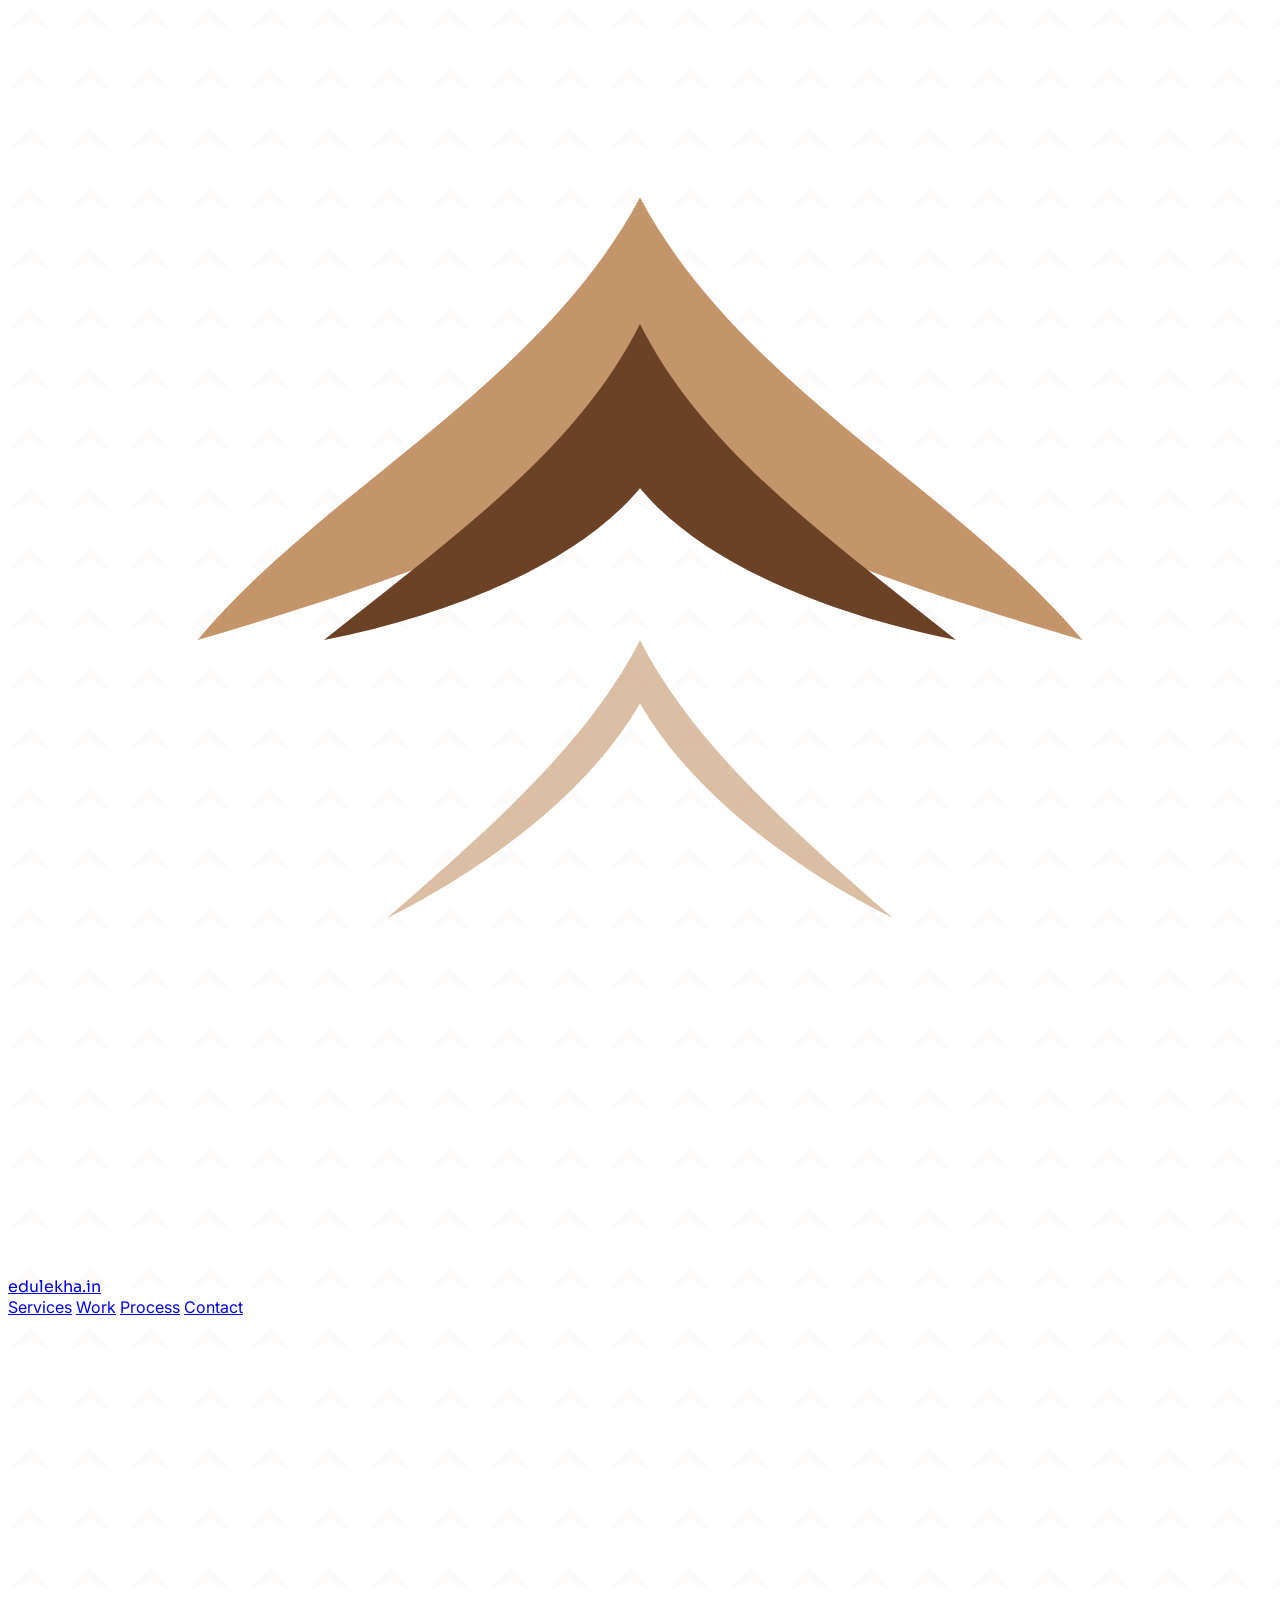
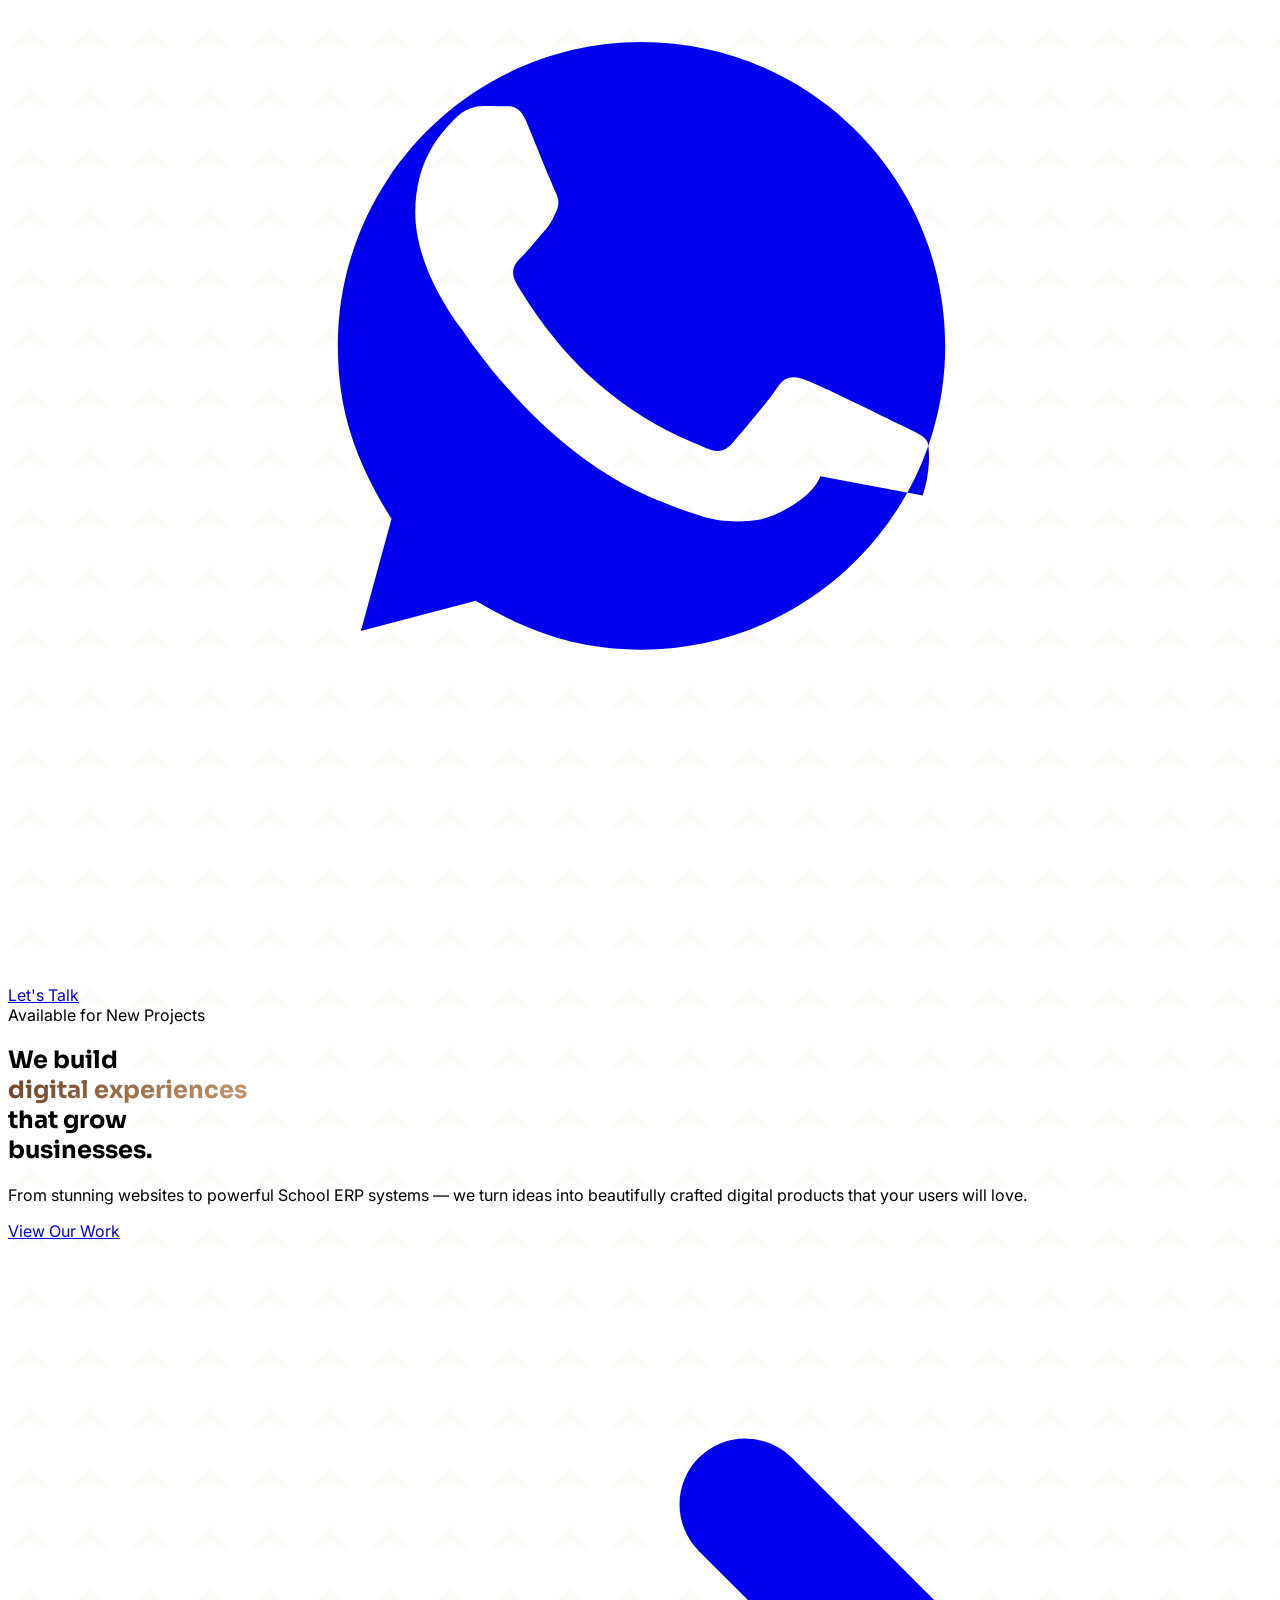
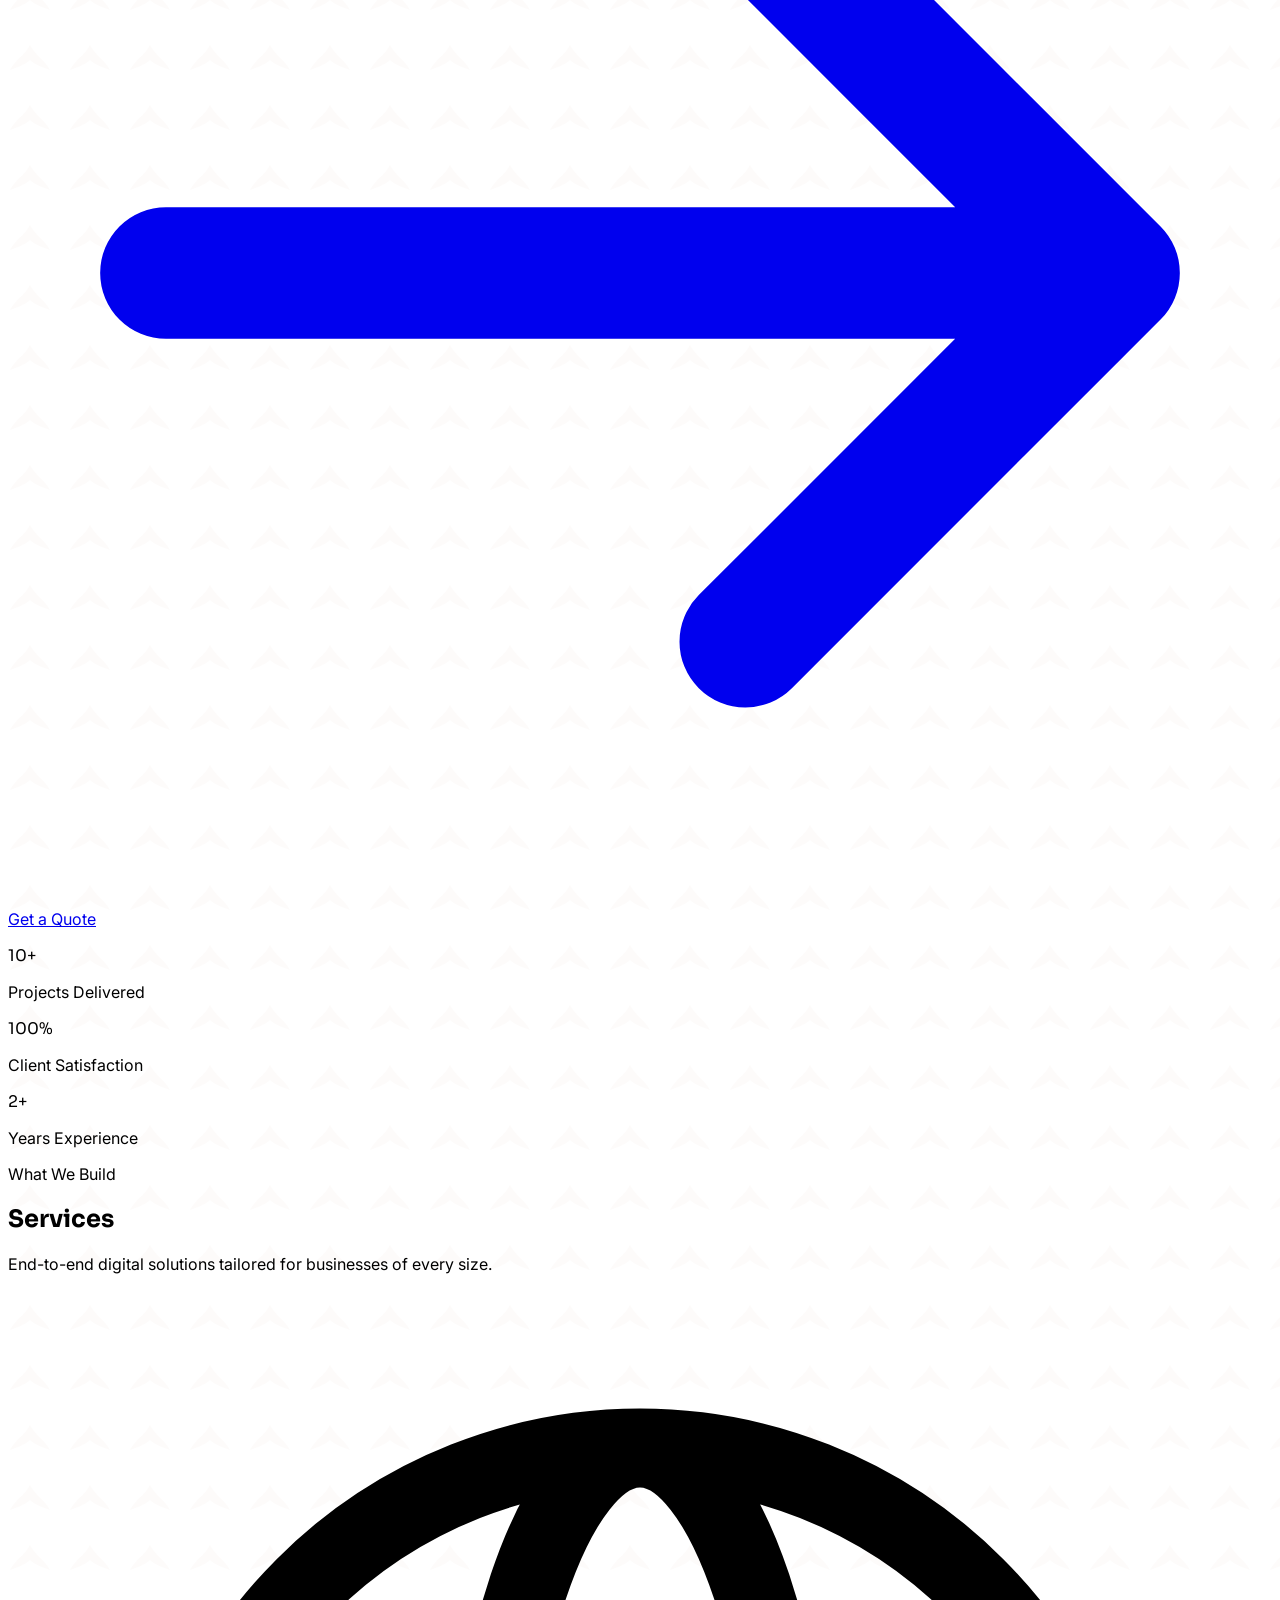
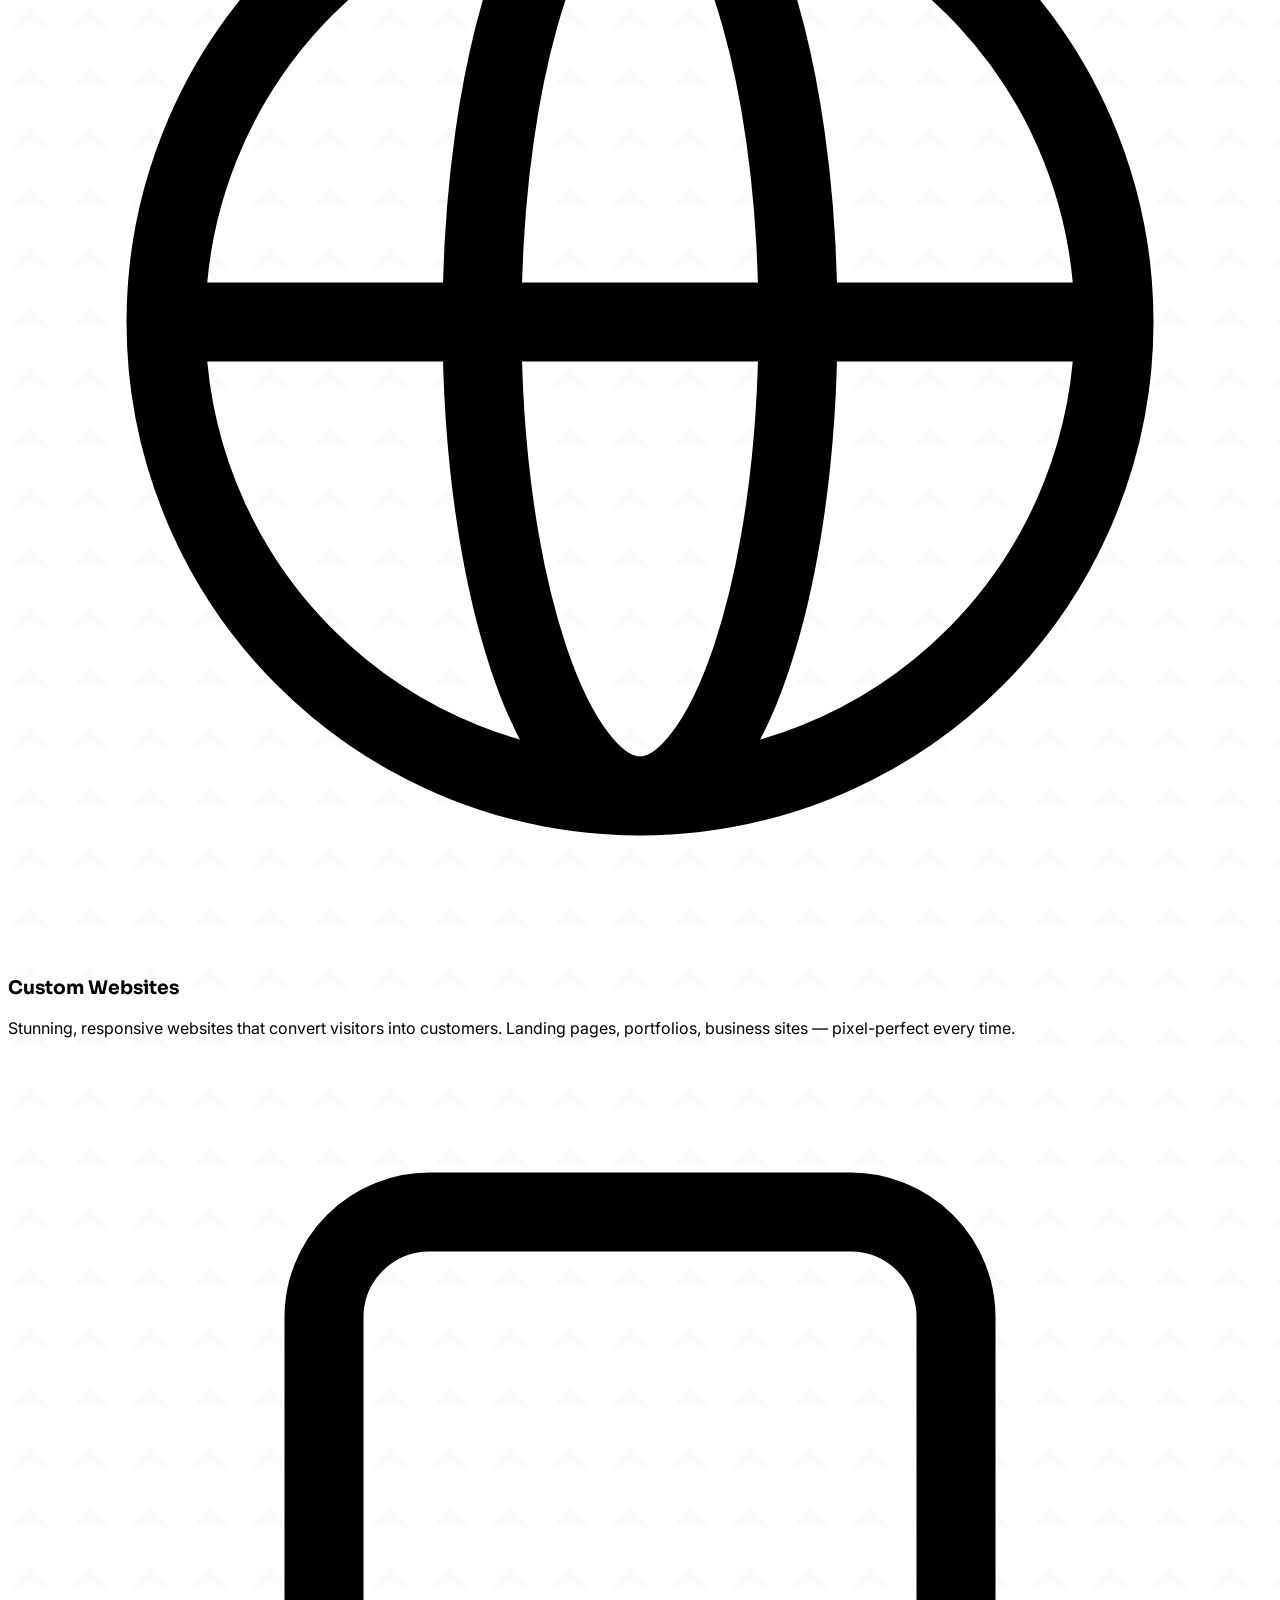
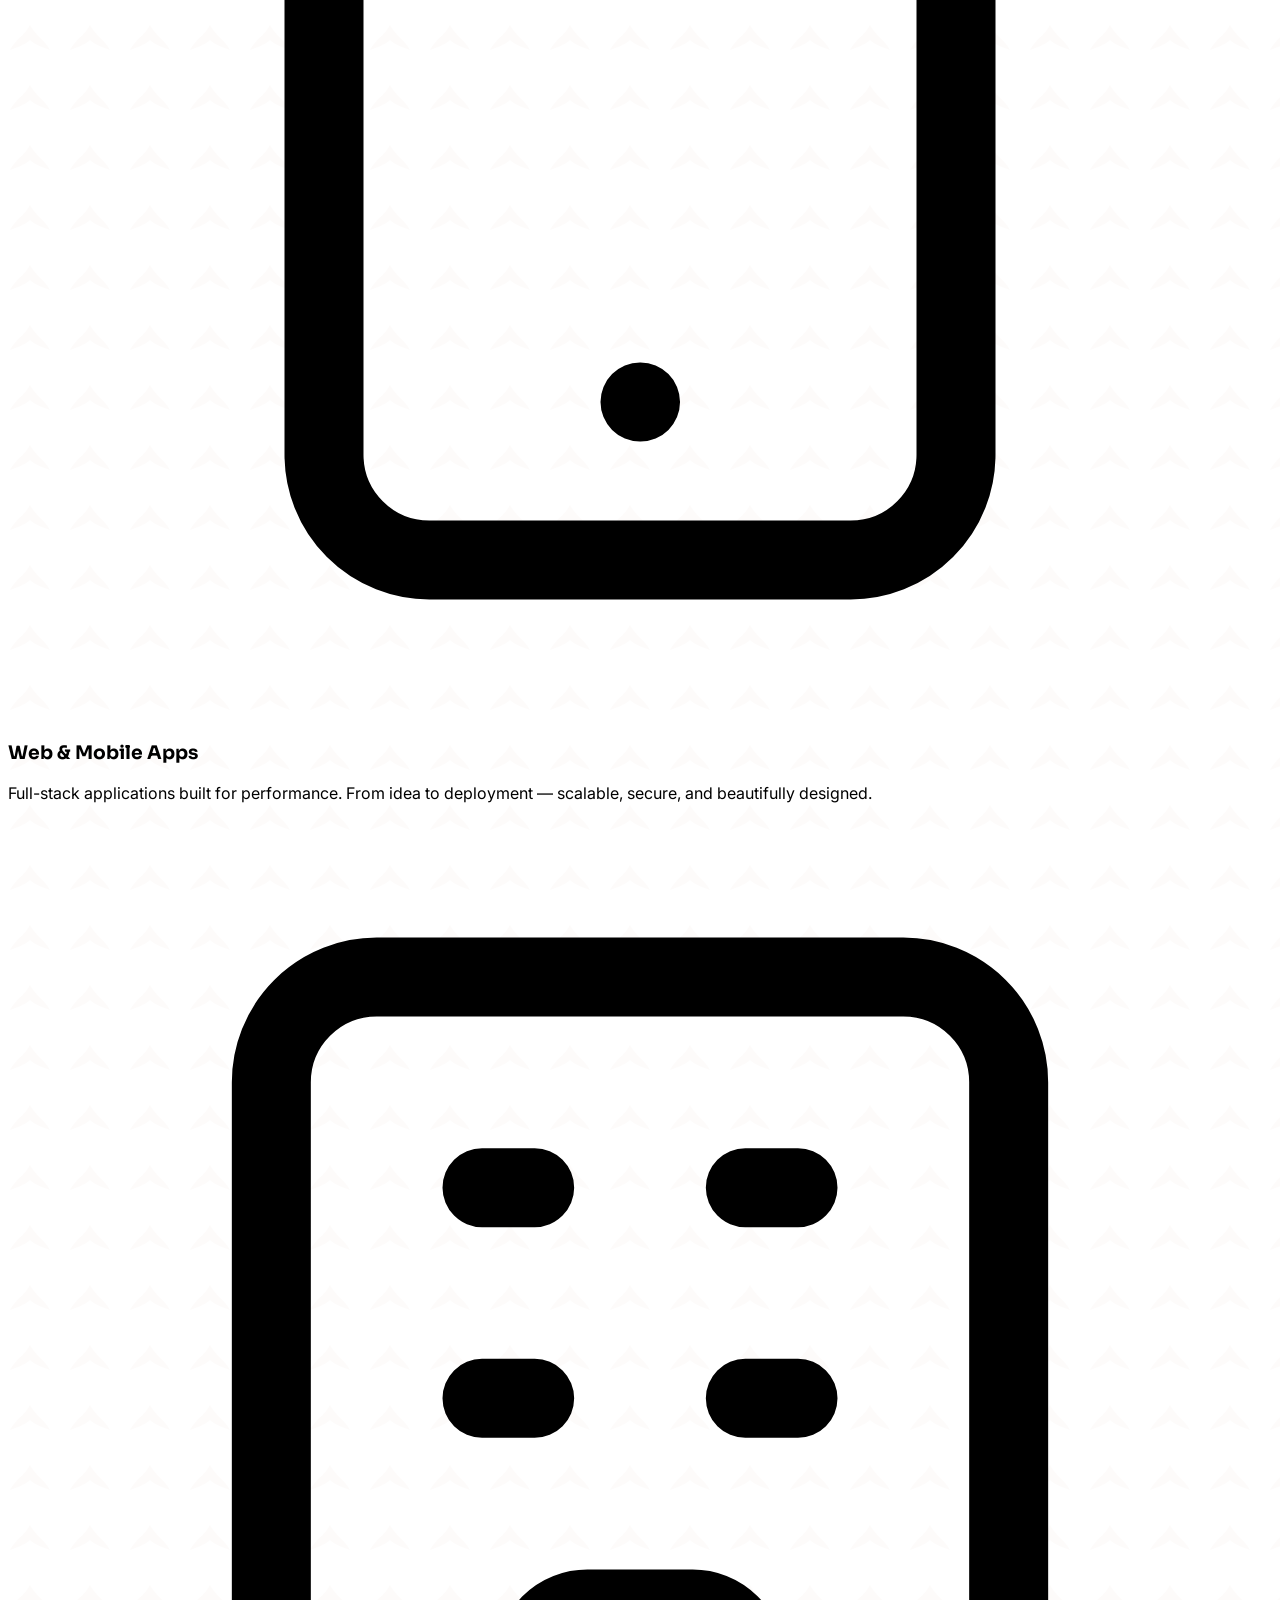
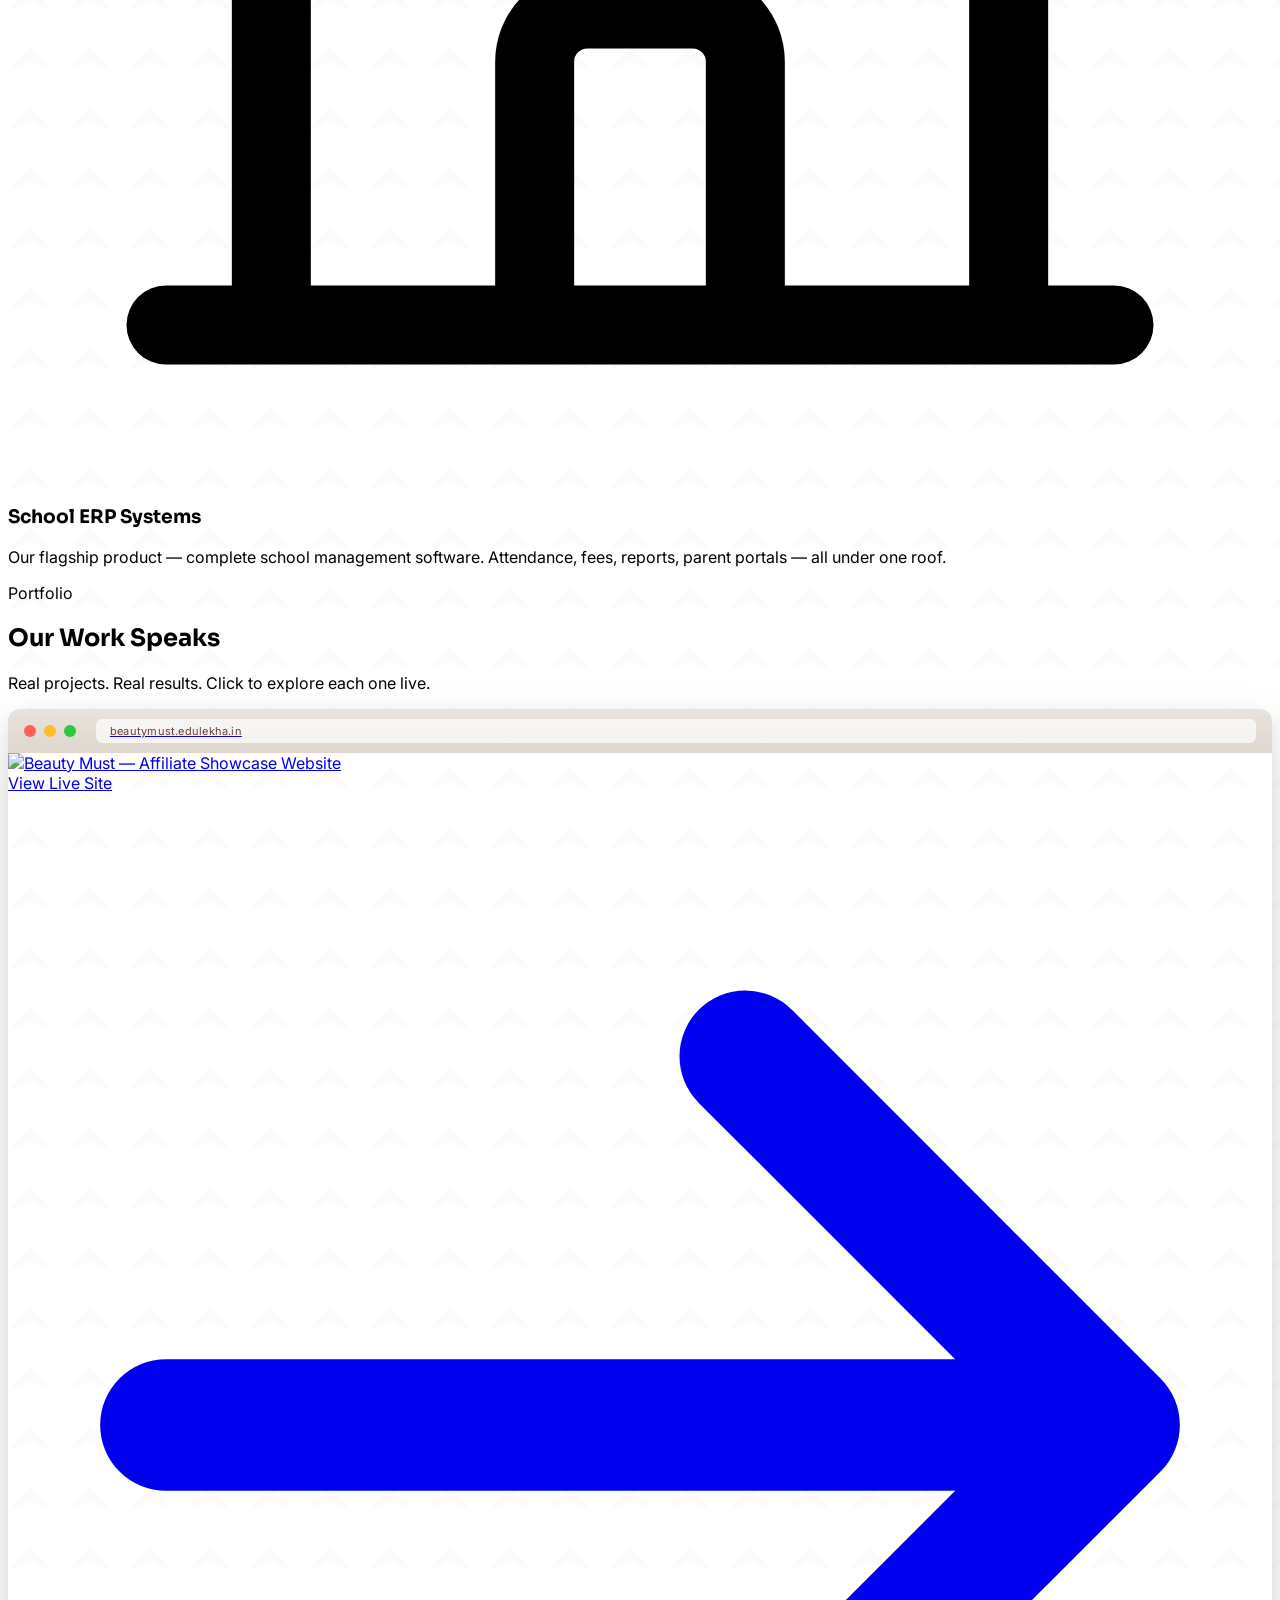
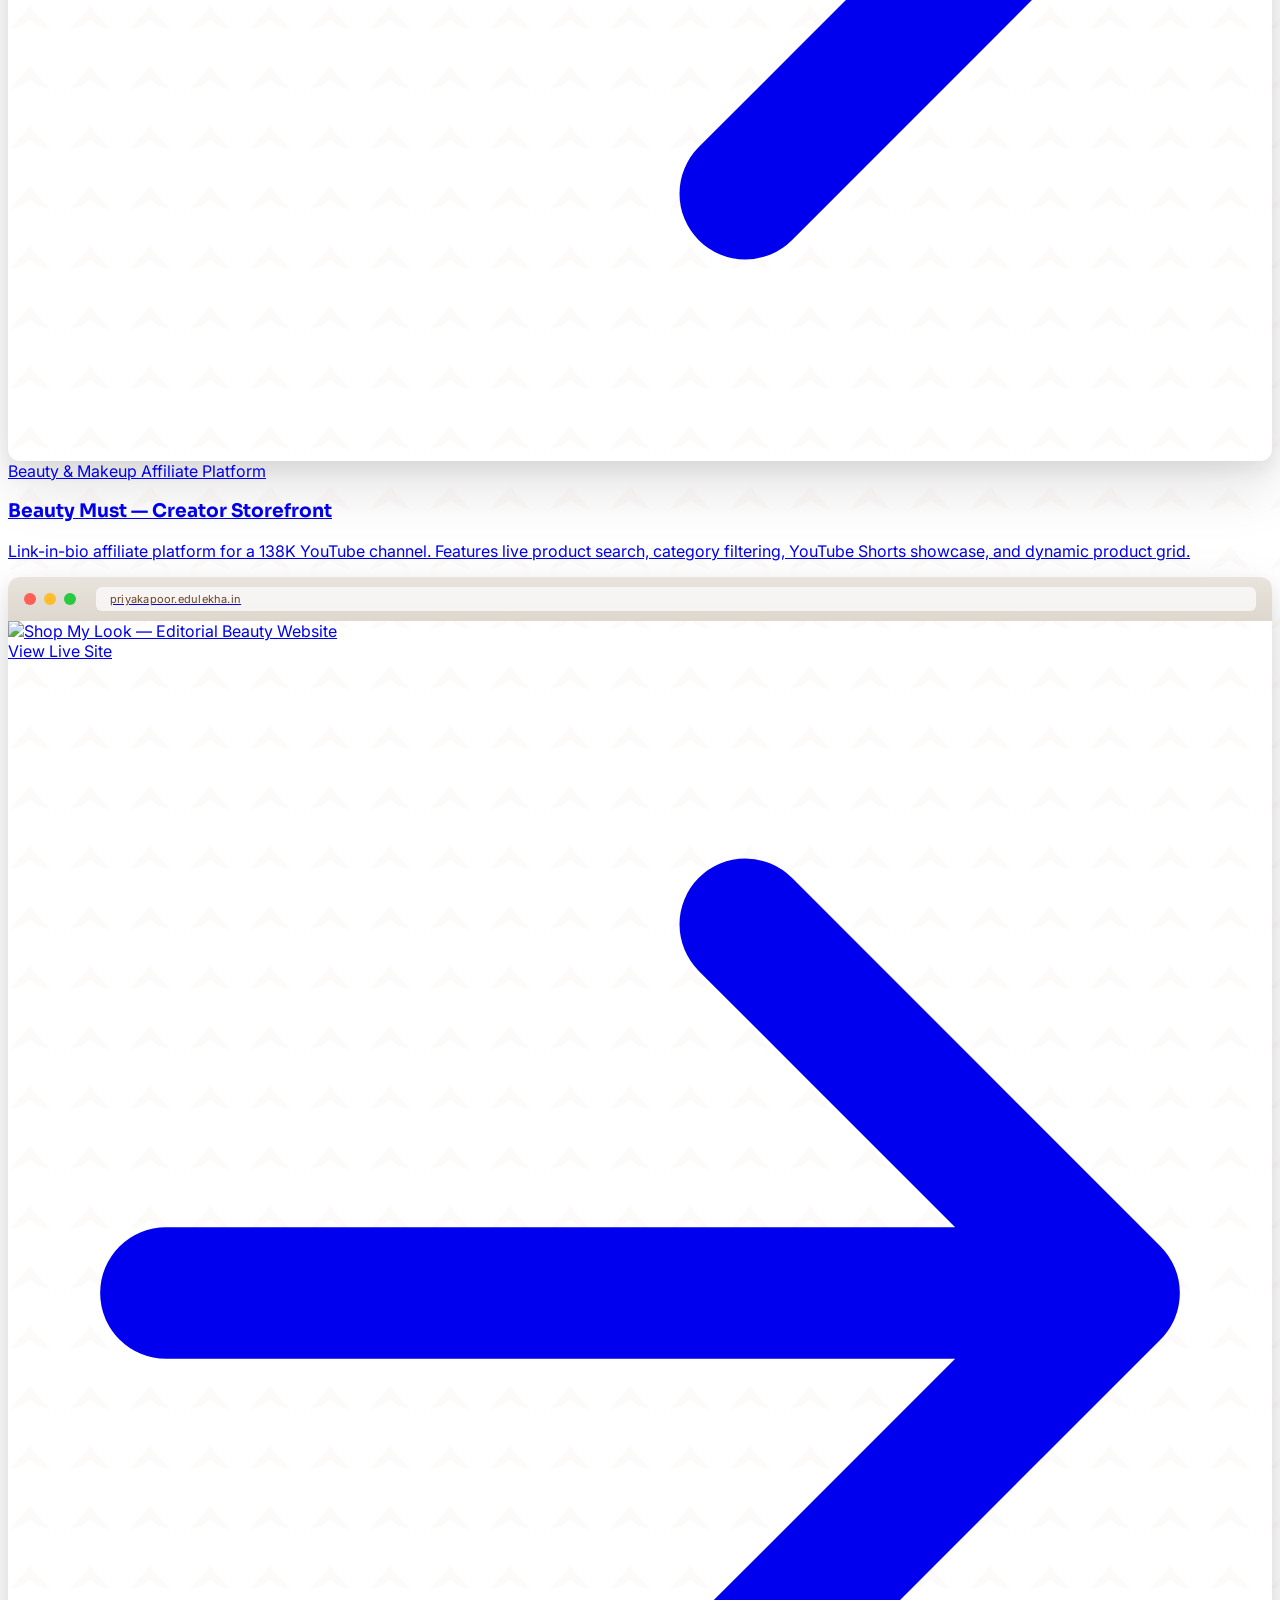
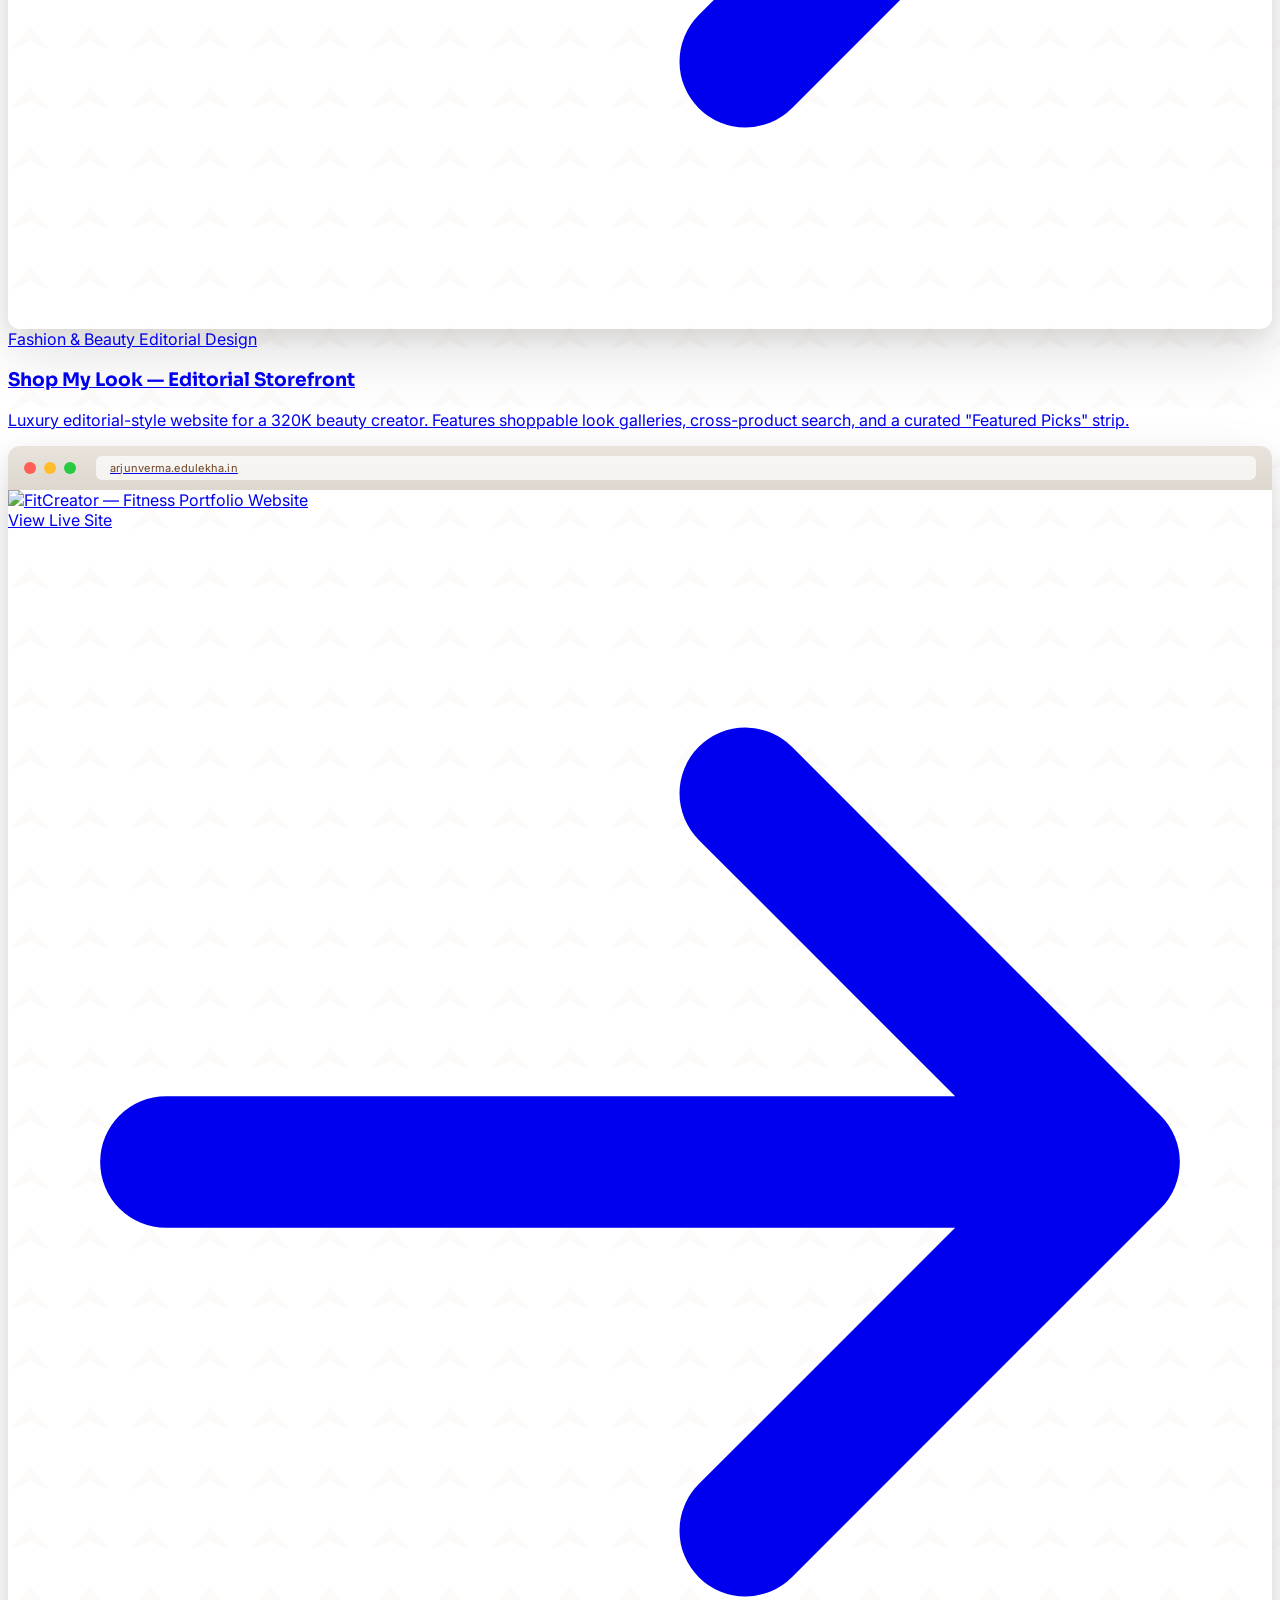
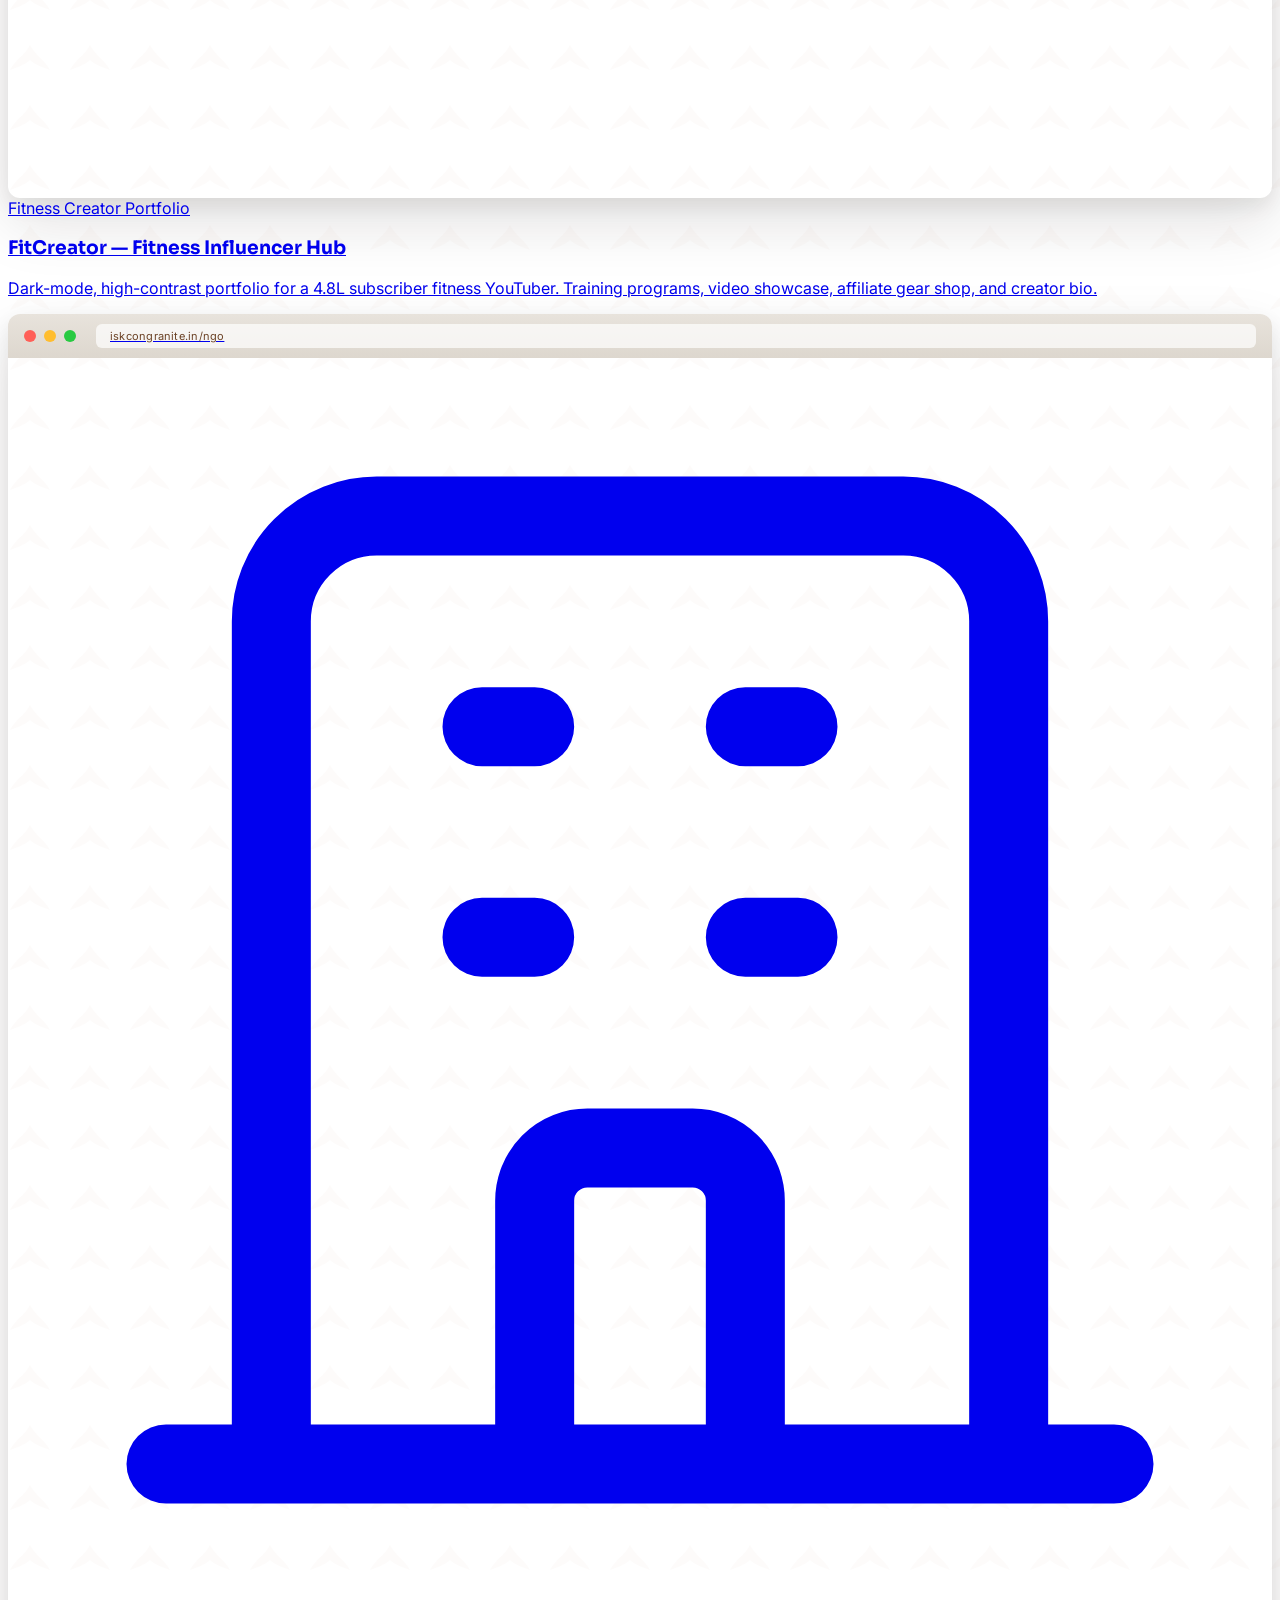
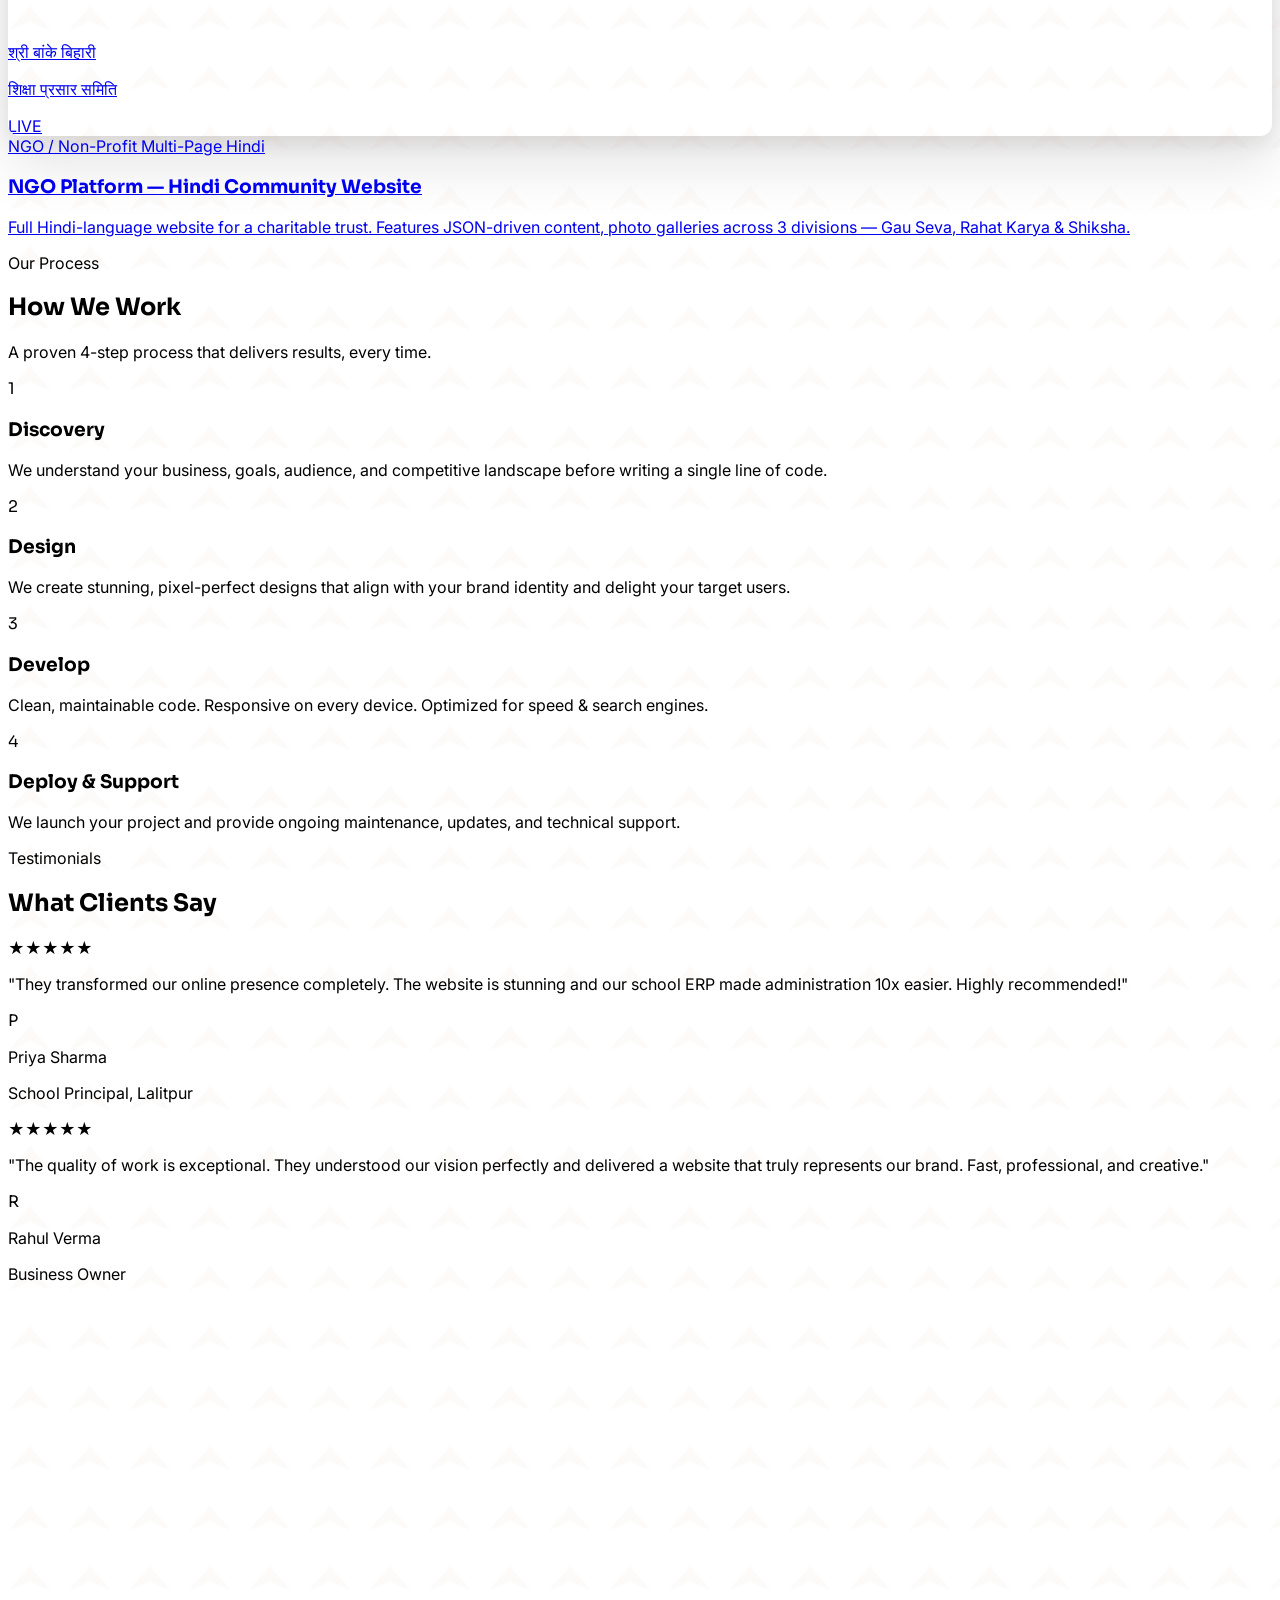
==== index.html @ 7b8f1171 "SEO optimization: canonical tags, open graph, twitter cards, local business JSON-LD schema, and Inst" ====
<!DOCTYPE html>
<html lang="en" class="scroll-smooth">
<head>
    <meta charset="UTF-8">
    <meta name="viewport" content="width=device-width, initial-scale=1.0">
    <title>Edulekha.in — School ERP, Websites & Software Development</title>
    <meta name="description" content="We craft stunning websites, powerful school ERP systems, and custom software solutions. Based in Lalitpur, U.P. — serving clients nationwide.">
    <link rel="canonical" href="https://edulekha.in/">

    <!-- Google Search Console Verification -->
    <!-- Replace content="..." with your actual verification code from GSC -->
    <meta name="google-site-verification" content="YOUR_GOOGLE_VERIFICATION_CODE_HERE" />

    <!-- Favicon and Touch Icons -->
    <link rel="icon" type="image/png" href="https://edulekha.in/projects/beauty-must/AirBrush_20260418004006.jpg.jpeg" />
    <link rel="apple-touch-icon" href="https://edulekha.in/projects/beauty-must/AirBrush_20260418004006.jpg.jpeg" />

    <!-- Open Graph for Social Sharing / SEO -->
    <meta property="og:title" content="Edulekha.in — School ERP, Websites & Software Development">
    <meta property="og:description" content="We craft stunning websites, powerful school ERP systems, and custom software solutions. Based in Lalitpur, U.P. — serving clients nationwide.">
    <meta property="og:url" content="https://edulekha.in/">
    <meta property="og:type" content="website">
    <meta property="og:image" content="https://edulekha.in/projects/beauty-must/preview.png">
    <meta property="og:site_name" content="Edulekha">
    <meta property="og:locale" content="en_IN">

    <!-- Twitter Cards for Twitter/X Sharing -->
    <meta name="twitter:card" content="summary_large_image">
    <meta name="twitter:title" content="Edulekha.in — School ERP, Websites & Software Development">
    <meta name="twitter:description" content="We craft stunning websites, school ERP systems, and custom software solutions. Based in Lalitpur, U.P.">
    <meta name="twitter:image" content="https://edulekha.in/projects/beauty-must/preview.png">

    <!-- JSON-LD Structured Data (Schema.org) for Search Snippets -->
    <script type="application/ld+json">
    {
      "@context": "https://schema.org",
      "@type": "ProfessionalService",
      "name": "Edulekha",
      "alternateName": "Edulekha.in",
      "image": "https://edulekha.in/projects/beauty-must/AirBrush_20260418004006.jpg.jpeg",
      "@id": "https://edulekha.in/#organization",
      "url": "https://edulekha.in",
      "telephone": "+917651807361",
      "priceRange": "$$",
      "address": {
        "@type": "PostalAddress",
        "streetAddress": "Lalitpur",
        "addressLocality": "Lalitpur",
        "addressRegion": "Uttar Pradesh",
        "postalCode": "284403",
        "addressCountry": "IN"
      },
      "geo": {
        "@type": "GeoCoordinates",
        "latitude": 24.6853,
        "longitude": 78.4120
      },
      "openingHoursSpecification": {
        "@type": "OpeningHoursSpecification",
        "dayOfWeek": [
          "Monday",
          "Tuesday",
          "Wednesday",
          "Thursday",
          "Friday",
          "Saturday",
          "Sunday"
        ],
        "opens": "09:00",
        "closes": "21:00"
      },
      "sameAs": [
        "https://www.youtube.com/@BeautyMust",
        "https://github.com/edulekha",
        "https://www.instagram.com/edulekha.design/"
      ],
      "description": "Edulekha.in crafts stunning websites, powerful school ERP systems, and custom full-stack web and mobile software development solutions."
    }
    </script>
    <script type="application/ld+json">
    {
      "@context": "https://schema.org",
      "@type": "WebSite",
      "name": "Edulekha",
      "url": "https://edulekha.in/",
      "potentialAction": {
        "@type": "SearchAction",
        "target": "https://edulekha.in/?q={search_term_string}",
        "query-input": "required name=search_term_string"
      }
    }
    </script>

    <link rel="preconnect" href="https://fonts.googleapis.com">
    <link rel="preconnect" href="https://fonts.gstatic.com" crossorigin>
    <link href="https://fonts.googleapis.com/css2?family=Sora:wght@300;400;500;600;700;800&family=Inter:wght@300;400;500;600;700&display=swap" rel="stylesheet">

    <script src="https://cdn.tailwindcss.com"></script>
    <script>
        tailwind.config = {
            theme: {
                extend: {
                    fontFamily: { sans: ['Sora', 'sans-serif'], body: ['Inter', 'sans-serif'] },
                    colors: {
                        brand:     '#6B4226',
                        gold:      '#C4956A',
                        goldLight: '#D4A574',
                        cream:     '#F5F0E8',
                        paper:     '#FFFDF8',
                        espresso:  '#1C1410',
                        warm:      '#8B5E3C',
                    },
                    animation: {
                        'fade-up':   'fadeUp 0.7s ease-out forwards',
                        'fade-in':   'fadeIn 0.6s ease-out forwards',
                        'float':     'float 6s ease-in-out infinite',
                        'tilt':      'tilt 8s ease-in-out infinite',
                        'counter':   'counter 2s ease-out forwards',
                    },
                    keyframes: {
                        fadeUp:   { '0%': { opacity:0, transform:'translateY(28px)' }, '100%': { opacity:1, transform:'translateY(0)' } },
                        fadeIn:   { '0%': { opacity:0 }, '100%': { opacity:1 } },
                        float:    { '0%,100%': { transform:'translateY(0)' }, '50%': { transform:'translateY(-10px)' } },
                        tilt:     { '0%,100%': { transform:'rotate(-1deg)' }, '50%': { transform:'rotate(1deg)' } },
                    }
                }
            }
        }
    </script>

    <style>
        body { font-family: 'Inter', sans-serif; }
        h1,h2,h3,h4,h5,h6,.font-heading { font-family: 'Sora', sans-serif; }

        ::-webkit-scrollbar { width: 6px; }
        ::-webkit-scrollbar-track { background: #F5F0E8; }
        ::-webkit-scrollbar-thumb { background: #C4956A; border-radius: 8px; }

        .reveal { opacity: 0; transform: translateY(28px); transition: all 0.7s cubic-bezier(0.16, 1, 0.3, 1); }
        .reveal.visible { opacity: 1; transform: translateY(0); }

        /* Lotus SVG background pattern */
        .lotus-bg {
            background-image: url("data:image/svg+xml,%3Csvg width='60' height='60' viewBox='0 0 60 60' xmlns='http://www.w3.org/2000/svg'%3E%3Cpath d='M30 5 C25 15, 15 20, 10 30 C15 28, 25 25, 30 20 C35 25, 45 28, 50 30 C45 20, 35 15, 30 5z' fill='%23C4956A' fill-opacity='0.03'/%3E%3C/svg%3E");
        }

        /* Browser mockup */
        .browser-frame { border-radius: 12px; overflow: hidden; box-shadow: 0 25px 60px rgba(28,20,16,0.12), 0 8px 20px rgba(28,20,16,0.08); transition: all 0.5s cubic-bezier(0.16,1,0.3,1); }
        .browser-frame:hover { transform: translateY(-8px) scale(1.01); box-shadow: 0 35px 80px rgba(28,20,16,0.18), 0 12px 30px rgba(28,20,16,0.1); }

        .browser-bar {
            background: linear-gradient(180deg, #E8E3DC, #DDD7CE);
            padding: 10px 16px;
            display: flex;
            align-items: center;
            gap: 8px;
        }
        .browser-dot { width: 12px; height: 12px; border-radius: 50%; }
        .browser-dot.red { background: #FF5F57; }
        .browser-dot.yellow { background: #FFBD2E; }
        .browser-dot.green { background: #28CA41; }
        .browser-url {
            flex: 1;
            margin-left: 12px;
            background: rgba(255,255,255,0.7);
            border-radius: 6px;
            padding: 5px 14px;
            font-size: 11px;
            color: #6B4226;
            font-family: 'Inter', monospace;
            letter-spacing: 0.02em;
        }

        /* Gradient text */
        .gradient-brand {
            background: linear-gradient(135deg, #6B4226 0%, #C4956A 50%, #8B5E3C 100%);
            background-size: 200% auto;
            -webkit-background-clip: text;
            -webkit-text-fill-color: transparent;
            background-clip: text;
        }

        /* Step connector line */
        .step-line { position: relative; }
        .step-line::after {
            content: '';
            position: absolute;
            top: 20px;
            left: 40px;
            right: -60%;
            height: 2px;
            background: linear-gradient(90deg, #C4956A, #C4956A33);
        }

        /* WhatsApp pulse */
        @keyframes waPulse {
            0% { box-shadow: 0 0 0 0 rgba(37,211,102,0.4); }
            70% { box-shadow: 0 0 0 20px rgba(37,211,102,0); }
            100% { box-shadow: 0 0 0 0 rgba(37,211,102,0); }
        }
        .wa-pulse { animation: waPulse 2s infinite; }
    </style>
</head>
<body class="bg-paper text-espresso antialiased lotus-bg selection:bg-gold/30">

    <!-- ═══════════════════════════════════════════════ -->
    <!-- NAVBAR -->
    <!-- ═══════════════════════════════════════════════ -->
    <nav class="fixed top-0 w-full z-50 transition-all duration-500" id="nav">
        <div class="max-w-6xl mx-auto px-5 py-4 flex justify-between items-center">
            <a href="#" class="flex items-center gap-2">
                <!-- Lotus SVG Logo -->
                <svg class="w-8 h-8" viewBox="0 0 100 100" fill="none" xmlns="http://www.w3.org/2000/svg">
                    <path d="M50 15 C42 30, 25 38, 15 50 C25 47, 42 42, 50 35 C58 42, 75 47, 85 50 C75 38, 58 30, 50 15z" fill="#C4956A"/>
                    <path d="M50 25 C45 35, 35 42, 25 50 C35 48, 45 44, 50 38 C55 44, 65 48, 75 50 C65 42, 55 35, 50 25z" fill="#6B4226"/>
                    <path d="M50 50 C46 58, 38 65, 30 72 C38 68, 46 62, 50 55 C54 62, 62 68, 70 72 C62 65, 54 58, 50 50z" fill="#C4956A" opacity="0.6"/>
                </svg>
                <span class="font-heading text-lg font-bold tracking-tight text-brand">edulekha<span class="text-gold">.in</span></span>
            </a>
            <div class="hidden md:flex items-center gap-7 text-sm font-medium">
                <a href="#services" class="text-espresso/50 hover:text-brand transition">Services</a>
                <a href="#work" class="text-espresso/50 hover:text-brand transition">Work</a>
                <a href="#process" class="text-espresso/50 hover:text-brand transition">Process</a>
                <a href="#contact" class="text-espresso/50 hover:text-brand transition">Contact</a>
            </div>
            <a href="https://wa.me/917651807361" target="_blank" class="bg-brand text-cream text-sm font-semibold py-2.5 px-6 rounded-full hover:bg-warm transition-all shadow-sm hover:shadow-lg hover:shadow-brand/15 flex items-center gap-2">
                <svg class="w-4 h-4" fill="currentColor" viewBox="0 0 24 24"><path d="M12.031 6.172c-3.181 0-5.767 2.586-5.768 5.766-.001 1.298.38 2.27 1.019 3.287l-.582 2.128 2.182-.573c.978.58 1.911.928 3.145.929 3.178 0 5.767-2.587 5.768-5.766.001-3.187-2.575-5.77-5.764-5.771zm3.392 8.244c-.144.405-.837.774-1.17.824-.299.045-.677.063-1.092-.069-.252-.08-.573-.187-.982-.365-2.114-.92-3.483-3.078-3.587-3.216-.104-.138-.859-1.144-.859-2.183 0-1.04.542-1.554.733-1.761.191-.208.414-.26.551-.26.138 0 .276.001.393.006.126.006.295-.049.444.316.149.366.505 1.238.55 1.332.046.094.076.204.004.348-.065.145-.102.234-.236.388-.133.153-.284.34-.403.458-.127.126-.263.264-.112.527.152.261.677 1.119 1.455 1.815.998.89 1.826 1.157 2.083 1.28.257.124.407.104.561-.072.153-.176.666-.777.844-1.044.178-.268.356-.223.593-.134.238.089 1.5.707 1.76.837.259.13.432.194.494.303.064.108.064.629-.08 1.034z"/></svg>
                Let's Talk
            </a>
        </div>
        <div class="h-px transition-all duration-500" id="nav-line"></div>
    </nav>

    <!-- ═══════════════════════════════════════════════ -->
    <!-- HERO -->
    <!-- ═══════════════════════════════════════════════ -->
    <section class="min-h-screen flex items-center pt-20 pb-16 relative overflow-hidden">
        <!-- Decorative -->
        <div class="absolute top-20 right-16 w-72 h-72 bg-gold/10 rounded-full blur-3xl animate-float"></div>
        <div class="absolute bottom-20 left-10 w-56 h-56 bg-brand/5 rounded-full blur-3xl animate-float" style="animation-delay:-3s"></div>
        <div class="absolute top-1/3 left-1/2 w-40 h-40 bg-goldLight/8 rounded-full blur-2xl animate-float" style="animation-delay:-1.5s"></div>

        <div class="max-w-6xl mx-auto px-5 relative z-10">
            <div class="max-w-3xl">
                <div class="inline-flex items-center gap-2 bg-brand/5 border border-brand/10 rounded-full px-4 py-1.5 mb-8 animate-fade-up">
                    <span class="w-2 h-2 bg-green-500 rounded-full animate-pulse"></span>
                    <span class="text-xs font-semibold tracking-widest uppercase text-brand/60">Available for New Projects</span>
                </div>

                <h1 class="font-heading text-5xl md:text-7xl lg:text-8xl font-extrabold leading-[0.92] mb-6 animate-fade-up" style="animation-delay:0.1s">
                    We build<br>
                    <span class="gradient-brand">digital experiences</span><br>
                    that grow<br>businesses.
                </h1>

                <p class="text-lg md:text-xl text-espresso/45 max-w-xl mb-10 leading-relaxed font-light animate-fade-up" style="animation-delay:0.2s">
                    From stunning websites to powerful School ERP systems — we turn ideas into beautifully crafted digital products that your users will love.
                </p>

                <div class="flex flex-wrap gap-4 animate-fade-up" style="animation-delay:0.3s">
                    <a href="#work" class="group bg-brand text-cream font-semibold py-3.5 px-8 rounded-full hover:bg-warm transition-all flex items-center gap-2 shadow-lg shadow-brand/15 hover:shadow-brand/25">
                        View Our Work
                        <svg class="w-4 h-4 group-hover:translate-x-0.5 transition-transform" fill="none" stroke="currentColor" viewBox="0 0 24 24"><path stroke-linecap="round" stroke-linejoin="round" stroke-width="2.5" d="M14 5l7 7m0 0l-7 7m7-7H3"/></svg>
                    </a>
                    <a href="#contact" class="font-semibold py-3.5 px-8 rounded-full border-2 border-brand/15 text-brand/60 hover:border-brand hover:text-brand transition-all">
                        Get a Quote
                    </a>
                </div>

                <!-- Stats -->
                <div class="flex flex-wrap gap-10 mt-16 pt-8 border-t border-brand/8 animate-fade-up" style="animation-delay:0.4s">
                    <div>
                        <p class="text-3xl font-heading font-extrabold text-brand" id="stat-projects">10+</p>
                        <p class="text-xs font-semibold text-espresso/30 uppercase tracking-wider mt-0.5">Projects Delivered</p>
                    </div>
                    <div>
                        <p class="text-3xl font-heading font-extrabold text-brand">100%</p>
                        <p class="text-xs font-semibold text-espresso/30 uppercase tracking-wider mt-0.5">Client Satisfaction</p>
                    </div>
                    <div>
                        <p class="text-3xl font-heading font-extrabold text-brand">2+</p>
                        <p class="text-xs font-semibold text-espresso/30 uppercase tracking-wider mt-0.5">Years Experience</p>
                    </div>
                </div>
            </div>
        </div>
    </section>

    <!-- ═══════════════════════════════════════════════ -->
    <!-- SERVICES -->
    <!-- ═══════════════════════════════════════════════ -->
    <section id="services" class="py-24 md:py-32 bg-white border-t border-brand/5">
        <div class="max-w-6xl mx-auto px-5">
            <div class="reveal text-center mb-16">
                <p class="text-gold text-sm font-bold uppercase tracking-[0.2em] mb-3">What We Build</p>
                <h2 class="font-heading text-3xl md:text-5xl font-extrabold mb-4">Services</h2>
                <p class="text-espresso/40 text-lg max-w-lg mx-auto">End-to-end digital solutions tailored for businesses of every size.</p>
            </div>

            <div class="grid grid-cols-1 md:grid-cols-3 gap-6 md:gap-8">
                <!-- Service 1 -->
                <div class="reveal group bg-paper border border-brand/8 rounded-3xl p-8 md:p-10 hover:border-gold/30 hover:shadow-xl hover:shadow-brand/5 transition-all duration-500">
                    <div class="w-14 h-14 rounded-2xl bg-gold/10 flex items-center justify-center mb-6 group-hover:bg-gold/20 transition">
                        <svg class="w-7 h-7 text-brand" fill="none" stroke="currentColor" viewBox="0 0 24 24"><path stroke-linecap="round" stroke-linejoin="round" stroke-width="1.5" d="M21 12a9 9 0 01-9 9m9-9a9 9 0 00-9-9m9 9H3m9 9a9 9 0 01-9-9m9 9c1.657 0 3-4.03 3-9s-1.343-9-3-9m0 18c-1.657 0-3-4.03-3-9s1.343-9 3-9m-9 9a9 9 0 019-9"/></svg>
                    </div>
                    <h3 class="font-heading text-xl font-bold mb-3 group-hover:text-brand transition">Custom Websites</h3>
                    <p class="text-espresso/40 leading-relaxed text-sm">Stunning, responsive websites that convert visitors into customers. Landing pages, portfolios, business sites — pixel-perfect every time.</p>
                </div>
                <!-- Service 2 -->
                <div class="reveal group bg-paper border border-brand/8 rounded-3xl p-8 md:p-10 hover:border-gold/30 hover:shadow-xl hover:shadow-brand/5 transition-all duration-500" style="transition-delay:0.1s">
                    <div class="w-14 h-14 rounded-2xl bg-gold/10 flex items-center justify-center mb-6 group-hover:bg-gold/20 transition">
                        <svg class="w-7 h-7 text-brand" fill="none" stroke="currentColor" viewBox="0 0 24 24"><path stroke-linecap="round" stroke-linejoin="round" stroke-width="1.5" d="M12 18h.01M8 21h8a2 2 0 002-2V5a2 2 0 00-2-2H8a2 2 0 00-2 2v14a2 2 0 002 2z"/></svg>
                    </div>
                    <h3 class="font-heading text-xl font-bold mb-3 group-hover:text-brand transition">Web & Mobile Apps</h3>
                    <p class="text-espresso/40 leading-relaxed text-sm">Full-stack applications built for performance. From idea to deployment — scalable, secure, and beautifully designed.</p>
                </div>
                <!-- Service 3 -->
                <div class="reveal group bg-paper border border-brand/8 rounded-3xl p-8 md:p-10 hover:border-gold/30 hover:shadow-xl hover:shadow-brand/5 transition-all duration-500" style="transition-delay:0.2s">
                    <div class="w-14 h-14 rounded-2xl bg-gold/10 flex items-center justify-center mb-6 group-hover:bg-gold/20 transition">
                        <svg class="w-7 h-7 text-brand" fill="none" stroke="currentColor" viewBox="0 0 24 24"><path stroke-linecap="round" stroke-linejoin="round" stroke-width="1.5" d="M19 21V5a2 2 0 00-2-2H7a2 2 0 00-2 2v16m14 0h2m-2 0h-5m-9 0H3m2 0h5M9 7h1m-1 4h1m4-4h1m-1 4h1m-5 10v-5a1 1 0 011-1h2a1 1 0 011 1v5m-4 0h4"/></svg>
                    </div>
                    <h3 class="font-heading text-xl font-bold mb-3 group-hover:text-brand transition">School ERP Systems</h3>
                    <p class="text-espresso/40 leading-relaxed text-sm">Our flagship product — complete school management software. Attendance, fees, reports, parent portals — all under one roof.</p>
                </div>
            </div>
        </div>
    </section>

    <!-- ═══════════════════════════════════════════════ -->
    <!-- PORTFOLIO / WORK -->
    <!-- ═══════════════════════════════════════════════ -->
    <section id="work" class="py-24 md:py-32 bg-cream/50 border-t border-brand/5">
        <div class="max-w-6xl mx-auto px-5">
            <div class="reveal text-center mb-16">
                <p class="text-gold text-sm font-bold uppercase tracking-[0.2em] mb-3">Portfolio</p>
                <h2 class="font-heading text-3xl md:text-5xl font-extrabold mb-4">Our Work Speaks</h2>
                <p class="text-espresso/40 text-lg max-w-lg mx-auto">Real projects. Real results. Click to explore each one live.</p>
            </div>

            <div class="grid grid-cols-1 lg:grid-cols-2 gap-8 md:gap-10">

                <!-- PROJECT 1: Beauty Must — YouTube Creator Affiliate Platform -->
                <a href="projects/beauty-must/beauty-must.html" class="reveal block group">
                    <div class="browser-frame bg-white">
                        <div class="browser-bar">
                            <div class="browser-dot red"></div>
                            <div class="browser-dot yellow"></div>
                            <div class="browser-dot green"></div>
                            <div class="browser-url">beautymust.edulekha.in</div>
                        </div>
                        <div class="relative overflow-hidden aspect-[16/10]">
                            <img src="projects/beauty-must/preview.png" alt="Beauty Must — Affiliate Showcase Website" class="w-full h-full object-cover object-top group-hover:scale-[1.02] transition-transform duration-700" loading="lazy">
                            <div class="absolute inset-0 bg-gradient-to-t from-espresso/40 via-transparent to-transparent opacity-0 group-hover:opacity-100 transition-opacity duration-400"></div>
                            <div class="absolute bottom-4 left-4 right-4 opacity-0 group-hover:opacity-100 transform translate-y-3 group-hover:translate-y-0 transition-all duration-400">
                                <span class="inline-flex items-center gap-1.5 bg-white/90 backdrop-blur text-espresso text-sm font-bold py-2.5 px-6 rounded-xl shadow-lg">
                                    View Live Site
                                    <svg class="w-3.5 h-3.5" fill="none" stroke="currentColor" viewBox="0 0 24 24"><path stroke-linecap="round" stroke-linejoin="round" stroke-width="2.5" d="M14 5l7 7m0 0l-7 7m7-7H3"/></svg>
                                </span>
                            </div>
                        </div>
                    </div>
                    <div class="mt-5">
                        <div class="flex items-center gap-2 mb-2">
                            <span class="bg-pink-100 text-pink-600 text-[10px] font-bold px-2.5 py-0.5 rounded-full uppercase tracking-wider">Beauty & Makeup</span>
                            <span class="bg-brand/5 text-brand/60 text-[10px] font-bold px-2.5 py-0.5 rounded-full uppercase tracking-wider">Affiliate Platform</span>
                        </div>
                        <h3 class="font-heading text-xl font-bold group-hover:text-brand transition">Beauty Must — Creator Storefront</h3>
                        <p class="text-espresso/40 text-sm mt-1">Link-in-bio affiliate platform for a 138K YouTube channel. Features live product search, category filtering, YouTube Shorts showcase, and dynamic product grid.</p>
                    </div>
                </a>

                <!-- PROJECT 2: Shop My Look — Editorial Beauty Portfolio -->
                <a href="projects/shop-my-look.html" class="reveal block group">
                    <div class="browser-frame bg-white">
                        <div class="browser-bar">
                            <div class="browser-dot red"></div>
                            <div class="browser-dot yellow"></div>
                            <div class="browser-dot green"></div>
                            <div class="browser-url">priyakapoor.edulekha.in</div>
                        </div>
                        <div class="relative overflow-hidden aspect-[16/10]">
                            <img src="projects/shop-my-look-preview.png" alt="Shop My Look — Editorial Beauty Website" class="w-full h-full object-cover object-top group-hover:scale-[1.02] transition-transform duration-700" loading="lazy">
                            <div class="absolute inset-0 bg-gradient-to-t from-espresso/40 via-transparent to-transparent opacity-0 group-hover:opacity-100 transition-opacity duration-400"></div>
                            <div class="absolute bottom-4 left-4 right-4 opacity-0 group-hover:opacity-100 transform translate-y-3 group-hover:translate-y-0 transition-all duration-400">
                                <span class="inline-flex items-center gap-1.5 bg-white/90 backdrop-blur text-espresso text-sm font-bold py-2.5 px-6 rounded-xl shadow-lg">
                                    View Live Site
                                    <svg class="w-3.5 h-3.5" fill="none" stroke="currentColor" viewBox="0 0 24 24"><path stroke-linecap="round" stroke-linejoin="round" stroke-width="2.5" d="M14 5l7 7m0 0l-7 7m7-7H3"/></svg>
                                </span>
                            </div>
                        </div>
                    </div>
                    <div class="mt-5">
                        <div class="flex items-center gap-2 mb-2">
                            <span class="bg-rose-100 text-rose-600 text-[10px] font-bold px-2.5 py-0.5 rounded-full uppercase tracking-wider">Fashion & Beauty</span>
                            <span class="bg-brand/5 text-brand/60 text-[10px] font-bold px-2.5 py-0.5 rounded-full uppercase tracking-wider">Editorial Design</span>
                        </div>
                        <h3 class="font-heading text-xl font-bold group-hover:text-brand transition">Shop My Look — Editorial Storefront</h3>
                        <p class="text-espresso/40 text-sm mt-1">Luxury editorial-style website for a 320K beauty creator. Features shoppable look galleries, cross-product search, and a curated "Featured Picks" strip.</p>
                    </div>
                </a>

                <!-- PROJECT 3: FitCreator — Fitness Influencer Portfolio -->
                <a href="projects/fitcreator-portfolio.html" class="reveal block group">
                    <div class="browser-frame bg-white">
                        <div class="browser-bar">
                            <div class="browser-dot red"></div>
                            <div class="browser-dot yellow"></div>
                            <div class="browser-dot green"></div>
                            <div class="browser-url">arjunverma.edulekha.in</div>
                        </div>
                        <div class="relative overflow-hidden aspect-[16/10]">
                            <img src="projects/fitcreator-preview.png" alt="FitCreator — Fitness Portfolio Website" class="w-full h-full object-cover object-top group-hover:scale-[1.02] transition-transform duration-700" loading="lazy">
                            <div class="absolute inset-0 bg-gradient-to-t from-espresso/40 via-transparent to-transparent opacity-0 group-hover:opacity-100 transition-opacity duration-400"></div>
                            <div class="absolute bottom-4 left-4 right-4 opacity-0 group-hover:opacity-100 transform translate-y-3 group-hover:translate-y-0 transition-all duration-400">
                                <span class="inline-flex items-center gap-1.5 bg-white/90 backdrop-blur text-espresso text-sm font-bold py-2.5 px-6 rounded-xl shadow-lg">
                                    View Live Site
                                    <svg class="w-3.5 h-3.5" fill="none" stroke="currentColor" viewBox="0 0 24 24"><path stroke-linecap="round" stroke-linejoin="round" stroke-width="2.5" d="M14 5l7 7m0 0l-7 7m7-7H3"/></svg>
                                </span>
                            </div>
                        </div>
                    </div>
                    <div class="mt-5">
                        <div class="flex items-center gap-2 mb-2">
                            <span class="bg-lime-100 text-lime-700 text-[10px] font-bold px-2.5 py-0.5 rounded-full uppercase tracking-wider">Fitness</span>
                            <span class="bg-brand/5 text-brand/60 text-[10px] font-bold px-2.5 py-0.5 rounded-full uppercase tracking-wider">Creator Portfolio</span>
                        </div>
                        <h3 class="font-heading text-xl font-bold group-hover:text-brand transition">FitCreator — Fitness Influencer Hub</h3>
                        <p class="text-espresso/40 text-sm mt-1">Dark-mode, high-contrast portfolio for a 4.8L subscriber fitness YouTuber. Training programs, video showcase, affiliate gear shop, and creator bio.</p>
                    </div>
                </a>

                <!-- PROJECT 4: NGO Website — Live at iskcongranite.in -->
                <a href="https://iskcongranite.in/ngo/" target="_blank" class="reveal block group">
                    <div class="browser-frame bg-white">
                        <div class="browser-bar">
                            <div class="browser-dot red"></div>
                            <div class="browser-dot yellow"></div>
                            <div class="browser-dot green"></div>
                            <div class="browser-url">iskcongranite.in/ngo</div>
                        </div>
                        <div class="relative overflow-hidden aspect-[16/10] bg-gradient-to-br from-orange-50 via-amber-50 to-yellow-50 flex items-center justify-center">
                            <div class="text-center p-8">
                                <div class="w-16 h-16 bg-orange-100 rounded-2xl flex items-center justify-center mx-auto mb-4">
                                    <svg class="w-8 h-8 text-orange-600" fill="none" stroke="currentColor" viewBox="0 0 24 24"><path stroke-linecap="round" stroke-linejoin="round" stroke-width="1.5" d="M19 21V5a2 2 0 00-2-2H7a2 2 0 00-2 2v16m14 0h2m-2 0h-5m-9 0H3m2 0h5M9 7h1m-1 4h1m4-4h1m-1 4h1m-5 10v-5a1 1 0 011-1h2a1 1 0 011 1v5m-4 0h4"/></svg>
                                </div>
                                <p class="font-heading text-lg font-bold text-orange-900">श्री बांके बिहारी</p>
                                <p class="font-heading text-sm font-semibold text-orange-700/70">शिक्षा प्रसार समिति</p>
                                <div class="mt-3 inline-flex items-center gap-1.5 bg-green-100 text-green-700 text-[10px] font-bold px-3 py-1 rounded-full">
                                    <span class="w-1.5 h-1.5 bg-green-500 rounded-full animate-pulse"></span>
                                    LIVE
                                </div>
                            </div>
                        </div>
                    </div>
                    <div class="mt-5">
                        <div class="flex items-center gap-2 mb-2">
                            <span class="bg-orange-100 text-orange-700 text-[10px] font-bold px-2.5 py-0.5 rounded-full uppercase tracking-wider">NGO / Non-Profit</span>
                            <span class="bg-brand/5 text-brand/60 text-[10px] font-bold px-2.5 py-0.5 rounded-full uppercase tracking-wider">Multi-Page Hindi</span>
                        </div>
                        <h3 class="font-heading text-xl font-bold group-hover:text-brand transition">NGO Platform — Hindi Community Website</h3>
                        <p class="text-espresso/40 text-sm mt-1">Full Hindi-language website for a charitable trust. Features JSON-driven content, photo galleries across 3 divisions — Gau Seva, Rahat Karya & Shiksha.</p>
                    </div>
                </a>
            </div>
        </div>
    </section>

    <!-- ═══════════════════════════════════════════════ -->
    <!-- PROCESS -->
    <!-- ═══════════════════════════════════════════════ -->
    <section id="process" class="py-24 md:py-32 bg-white border-t border-brand/5">
        <div class="max-w-6xl mx-auto px-5">
            <div class="reveal text-center mb-16">
                <p class="text-gold text-sm font-bold uppercase tracking-[0.2em] mb-3">Our Process</p>
                <h2 class="font-heading text-3xl md:text-5xl font-extrabold mb-4">How We Work</h2>
                <p class="text-espresso/40 text-lg max-w-lg mx-auto">A proven 4-step process that delivers results, every time.</p>
            </div>

            <div class="grid grid-cols-1 sm:grid-cols-2 lg:grid-cols-4 gap-8">
                <!-- Step 1 -->
                <div class="reveal text-center lg:text-left">
                    <div class="w-12 h-12 rounded-xl bg-brand text-cream flex items-center justify-center font-heading font-extrabold text-lg mb-5 mx-auto lg:mx-0">1</div>
                    <h3 class="font-heading text-lg font-bold mb-2">Discovery</h3>
                    <p class="text-espresso/40 text-sm leading-relaxed">We understand your business, goals, audience, and competitive landscape before writing a single line of code.</p>
                </div>
                <!-- Step 2 -->
                <div class="reveal text-center lg:text-left" style="transition-delay:0.1s">
                    <div class="w-12 h-12 rounded-xl bg-gold/20 text-brand flex items-center justify-center font-heading font-extrabold text-lg mb-5 mx-auto lg:mx-0">2</div>
                    <h3 class="font-heading text-lg font-bold mb-2">Design</h3>
                    <p class="text-espresso/40 text-sm leading-relaxed">We create stunning, pixel-perfect designs that align with your brand identity and delight your target users.</p>
                </div>
                <!-- Step 3 -->
                <div class="reveal text-center lg:text-left" style="transition-delay:0.2s">
                    <div class="w-12 h-12 rounded-xl bg-gold/20 text-brand flex items-center justify-center font-heading font-extrabold text-lg mb-5 mx-auto lg:mx-0">3</div>
                    <h3 class="font-heading text-lg font-bold mb-2">Develop</h3>
                    <p class="text-espresso/40 text-sm leading-relaxed">Clean, maintainable code. Responsive on every device. Optimized for speed & search engines.</p>
                </div>
                <!-- Step 4 -->
                <div class="reveal text-center lg:text-left" style="transition-delay:0.3s">
                    <div class="w-12 h-12 rounded-xl bg-brand text-cream flex items-center justify-center font-heading font-extrabold text-lg mb-5 mx-auto lg:mx-0">4</div>
                    <h3 class="font-heading text-lg font-bold mb-2">Deploy & Support</h3>
                    <p class="text-espresso/40 text-sm leading-relaxed">We launch your project and provide ongoing maintenance, updates, and technical support.</p>
                </div>
            </div>
        </div>
    </section>

    <!-- ═══════════════════════════════════════════════ -->
    <!-- TESTIMONIALS -->
    <!-- ═══════════════════════════════════════════════ -->
    <section class="py-24 md:py-32 bg-espresso text-cream relative overflow-hidden">
        <div class="absolute top-0 right-0 w-80 h-80 bg-brand/10 rounded-full blur-3xl"></div>
        <div class="absolute bottom-0 left-0 w-64 h-64 bg-gold/10 rounded-full blur-3xl"></div>

        <div class="max-w-4xl mx-auto px-5 relative z-10">
            <div class="reveal text-center mb-14">
                <p class="text-gold text-sm font-bold uppercase tracking-[0.2em] mb-3">Testimonials</p>
                <h2 class="font-heading text-3xl md:text-5xl font-extrabold mb-4">What Clients Say</h2>
            </div>

            <div class="grid gap-6 md:grid-cols-2">
                <div class="reveal bg-white/5 border border-white/10 rounded-2xl p-8 backdrop-blur-sm">
                    <div class="flex gap-1 mb-4 text-gold">
                        <span>★</span><span>★</span><span>★</span><span>★</span><span>★</span>
                    </div>
                    <p class="text-cream/70 leading-relaxed mb-6 italic">"They transformed our online presence completely. The website is stunning and our school ERP made administration 10x easier. Highly recommended!"</p>
                    <div class="flex items-center gap-3">
                        <div class="w-10 h-10 bg-gold/20 rounded-full flex items-center justify-center font-heading font-bold text-gold">P</div>
                        <div>
                            <p class="font-semibold text-sm">Priya Sharma</p>
                            <p class="text-cream/30 text-xs">School Principal, Lalitpur</p>
                        </div>
                    </div>
                </div>

                <div class="reveal bg-white/5 border border-white/10 rounded-2xl p-8 backdrop-blur-sm" style="transition-delay:0.1s">
                    <div class="flex gap-1 mb-4 text-gold">
                        <span>★</span><span>★</span><span>★</span><span>★</span><span>★</span>
                    </div>
                    <p class="text-cream/70 leading-relaxed mb-6 italic">"The quality of work is exceptional. They understood our vision perfectly and delivered a website that truly represents our brand. Fast, professional, and creative."</p>
                    <div class="flex items-center gap-3">
                        <div class="w-10 h-10 bg-gold/20 rounded-full flex items-center justify-center font-heading font-bold text-gold">R</div>
                        <div>
                            <p class="font-semibold text-sm">Rahul Verma</p>
                            <p class="text-cream/30 text-xs">Business Owner</p>
                        </div>
                    </div>
                </div>
            </div>
        </div>
    </section>

    <!-- ═══════════════════════════════════════════════ -->
    <!-- CONTACT CTA -->
    <!-- ═══════════════════════════════════════════════ -->
    <section id="contact" class="py-24 md:py-32 bg-paper border-t border-brand/5">
        <div class="max-w-5xl mx-auto px-5">
            <div class="reveal grid grid-cols-1 lg:grid-cols-2 gap-12 items-center">
                <!-- Left: CTA Text -->
                <div>
                    <p class="text-gold text-sm font-bold uppercase tracking-[0.2em] mb-3">Let's Connect</p>
                    <h2 class="font-heading text-3xl md:text-5xl font-extrabold mb-6 leading-tight">
                        Ready to build<br>something <span class="gradient-brand">incredible?</span>
                    </h2>
                    <p class="text-espresso/40 text-lg mb-10 leading-relaxed">
                        Tell us about your project. We'll get back to you within 24 hours with a free consultation and quote.
                    </p>

                    <!-- Contact Links -->
                    <div class="space-y-4">
                        <!-- WhatsApp (Primary) -->
                        <a href="https://wa.me/917651807361" target="_blank" class="flex items-center gap-4 group">
                            <div class="w-12 h-12 rounded-xl bg-green-500/10 flex items-center justify-center group-hover:bg-green-500/20 transition wa-pulse">
                                <svg class="w-6 h-6 text-green-600" fill="currentColor" viewBox="0 0 24 24"><path d="M12.031 6.172c-3.181 0-5.767 2.586-5.768 5.766-.001 1.298.38 2.27 1.019 3.287l-.582 2.128 2.182-.573c.978.58 1.911.928 3.145.929 3.178 0 5.767-2.587 5.768-5.766.001-3.187-2.575-5.77-5.764-5.771zm3.392 8.244c-.144.405-.837.774-1.17.824-.299.045-.677.063-1.092-.069-.252-.08-.573-.187-.982-.365-2.114-.92-3.483-3.078-3.587-3.216-.104-.138-.859-1.144-.859-2.183 0-1.04.542-1.554.733-1.761.191-.208.414-.26.551-.26.138 0 .276.001.393.006.126.006.295-.049.444.316.149.366.505 1.238.55 1.332.046.094.076.204.004.348-.065.145-.102.234-.236.388-.133.153-.284.34-.403.458-.127.126-.263.264-.112.527.152.261.677 1.119 1.455 1.815.998.89 1.826 1.157 2.083 1.28.257.124.407.104.561-.072.153-.176.666-.777.844-1.044.178-.268.356-.223.593-.134.238.089 1.5.707 1.76.837.259.13.432.194.494.303.064.108.064.629-.08 1.034z"/></svg>
                            </div>
                            <div>
                                <p class="font-semibold text-sm group-hover:text-green-700 transition">WhatsApp Us</p>
                                <p class="text-espresso/35 text-sm">+91 7651807361</p>
                            </div>
                        </a>

                        <!-- Email -->
                        <a href="mailto:edulekha.erp@gmail.com" class="flex items-center gap-4 group">
                            <div class="w-12 h-12 rounded-xl bg-brand/8 flex items-center justify-center group-hover:bg-brand/15 transition">
                                <svg class="w-6 h-6 text-brand" fill="none" stroke="currentColor" viewBox="0 0 24 24"><path stroke-linecap="round" stroke-linejoin="round" stroke-width="1.5" d="M3 8l7.89 5.26a2 2 0 002.22 0L21 8M5 19h14a2 2 0 002-2V7a2 2 0 00-2-2H5a2 2 0 00-2 2v10a2 2 0 002 2z"/></svg>
                            </div>
                            <div>
                                <p class="font-semibold text-sm group-hover:text-brand transition">Email Us</p>
                                <p class="text-espresso/35 text-sm">edulekha.erp@gmail.com</p>
                            </div>
                        </a>

                        <!-- Phone -->
                        <a href="tel:+918299835010" class="flex items-center gap-4 group">
                            <div class="w-12 h-12 rounded-xl bg-brand/8 flex items-center justify-center group-hover:bg-brand/15 transition">
                                <svg class="w-6 h-6 text-brand" fill="none" stroke="currentColor" viewBox="0 0 24 24"><path stroke-linecap="round" stroke-linejoin="round" stroke-width="1.5" d="M3 5a2 2 0 012-2h3.28a1 1 0 01.948.684l1.498 4.493a1 1 0 01-.502 1.21l-2.257 1.13a11.042 11.042 0 005.516 5.516l1.13-2.257a1 1 0 011.21-.502l4.493 1.498a1 1 0 01.684.949V19a2 2 0 01-2 2h-1C9.716 21 3 14.284 3 6V5z"/></svg>
                            </div>
                            <div>
                                <p class="font-semibold text-sm group-hover:text-brand transition">Call Us</p>
                                <p class="text-espresso/35 text-sm">+91 8299835010 · +91 8887710108</p>
                            </div>
                        </a>

                        <!-- Location -->
                        <div class="flex items-center gap-4">
                            <div class="w-12 h-12 rounded-xl bg-brand/8 flex items-center justify-center">
                                <svg class="w-6 h-6 text-brand" fill="none" stroke="currentColor" viewBox="0 0 24 24"><path stroke-linecap="round" stroke-linejoin="round" stroke-width="1.5" d="M17.657 16.657L13.414 20.9a1.998 1.998 0 01-2.827 0l-4.244-4.243a8 8 0 1111.314 0z"/><path stroke-linecap="round" stroke-linejoin="round" stroke-width="1.5" d="M15 11a3 3 0 11-6 0 3 3 0 016 0z"/></svg>
                            </div>
                            <div>
                                <p class="font-semibold text-sm">Location</p>
                                <p class="text-espresso/35 text-sm">Lalitpur, (U.P.) 284403</p>
                            </div>
                        </div>
                    </div>
                </div>

                <!-- Right: Quick Contact Form -->
                <div class="bg-white rounded-3xl p-8 md:p-10 border border-brand/8 shadow-xl shadow-brand/5">
                    <h3 class="font-heading text-xl font-bold mb-6">Send a Quick Message</h3>
                    <form id="contactForm" class="space-y-4">
                        <div>
                            <label class="text-xs font-semibold text-espresso/40 uppercase tracking-wider mb-1.5 block">Your Name</label>
                            <input id="cf-name" type="text" required placeholder="e.g. Rahul Sharma" class="w-full px-4 py-3 rounded-xl bg-paper border border-brand/10 text-sm focus:outline-none focus:border-brand focus:ring-2 focus:ring-brand/10 transition placeholder:text-espresso/20">
                        </div>
                        <div>
                            <label class="text-xs font-semibold text-espresso/40 uppercase tracking-wider mb-1.5 block">Phone / WhatsApp</label>
                            <input id="cf-phone" type="tel" required placeholder="+91 XXXXX XXXXX" class="w-full px-4 py-3 rounded-xl bg-paper border border-brand/10 text-sm focus:outline-none focus:border-brand focus:ring-2 focus:ring-brand/10 transition placeholder:text-espresso/20">
                        </div>
                        <div>
                            <label class="text-xs font-semibold text-espresso/40 uppercase tracking-wider mb-1.5 block">Project Details</label>
                            <textarea id="cf-details" rows="4" required placeholder="Tell us about your project..." class="w-full px-4 py-3 rounded-xl bg-paper border border-brand/10 text-sm focus:outline-none focus:border-brand focus:ring-2 focus:ring-brand/10 transition placeholder:text-espresso/20 resize-none"></textarea>
                        </div>
                        <button type="submit" class="submit-btn w-full bg-brand text-cream font-bold py-3.5 rounded-xl hover:bg-warm transition-all border-2 border-brand shadow-lg shadow-brand/10 flex items-center justify-center gap-2">
                            <svg class="w-5 h-5" fill="currentColor" viewBox="0 0 24 24"><path d="M12.031 6.172c-3.181 0-5.767 2.586-5.768 5.766-.001 1.298.38 2.27 1.019 3.287l-.582 2.128 2.182-.573c.978.58 1.911.928 3.145.929 3.178 0 5.767-2.587 5.768-5.766.001-3.187-2.575-5.77-5.764-5.771zm3.392 8.244c-.144.405-.837.774-1.17.824-.299.045-.677.063-1.092-.069-.252-.08-.573-.187-.982-.365-2.114-.92-3.483-3.078-3.587-3.216-.104-.138-.859-1.144-.859-2.183 0-1.04.542-1.554.733-1.761.191-.208.414-.26.551-.26.138 0 .276.001.393.006.126.006.295-.049.444.316.149.366.505 1.238.55 1.332.046.094.076.204.004.348-.065.145-.102.234-.236.388-.133.153-.284.34-.403.458-.127.126-.263.264-.112.527.152.261.677 1.119 1.455 1.815.998.89 1.826 1.157 2.083 1.28.257.124.407.104.561-.072.153-.176.666-.777.844-1.044.178-.268.356-.223.593-.134.238.089 1.5.707 1.76.837.259.13.432.194.494.303.064.108.064.629-.08 1.034z"/></svg>
                            Send via WhatsApp
                        </button>
                        <p class="text-center text-espresso/25 text-xs mt-2">Your message will open in WhatsApp · We reply within 1 hour</p>
                    </form>
                </div>
            </div>
        </div>
    </section>

    <!-- ═══════════════════════════════════════════════ -->
    <!-- FOOTER -->
    <!-- ═══════════════════════════════════════════════ -->
    <footer class="bg-espresso text-cream/50 py-12 border-t-4 border-gold">
        <div class="max-w-6xl mx-auto px-5 flex flex-col md:flex-row justify-between items-center gap-6">
            <div class="text-center md:text-left">
                <div class="flex items-center gap-2 justify-center md:justify-start mb-2">
                    <svg class="w-6 h-6" viewBox="0 0 100 100" fill="none"><path d="M50 15 C42 30, 25 38, 15 50 C25 47, 42 42, 50 35 C58 42, 75 47, 85 50 C75 38, 58 30, 50 15z" fill="#C4956A"/><path d="M50 25 C45 35, 35 42, 25 50 C35 48, 45 44, 50 38 C55 44, 65 48, 75 50 C65 42, 55 35, 50 25z" fill="#D4A574"/></svg>
                    <span class="font-heading text-lg font-bold text-cream">edulekha<span class="text-gold">.in</span></span>
                </div>
                <p class="text-cream/25 text-sm">School ERP, Websites & Software Development</p>
            </div>
            <div class="flex items-center gap-3">
                <a href="https://wa.me/917651807361" target="_blank" class="w-10 h-10 rounded-full border border-white/10 flex items-center justify-center hover:bg-green-600 hover:border-green-600 hover:text-white transition-all" title="WhatsApp">
                    <svg class="w-4 h-4" fill="currentColor" viewBox="0 0 24 24"><path d="M12.031 6.172c-3.181 0-5.767 2.586-5.768 5.766-.001 1.298.38 2.27 1.019 3.287l-.582 2.128 2.182-.573c.978.58 1.911.928 3.145.929 3.178 0 5.767-2.587 5.768-5.766.001-3.187-2.575-5.77-5.764-5.771z"/></svg>
                </a>
                <a href="https://www.instagram.com/edulekha.design/" target="_blank" class="w-10 h-10 rounded-full border border-white/10 flex items-center justify-center hover:bg-pink-600 hover:border-pink-600 hover:text-white transition-all" title="Instagram">
                    <svg class="w-4 h-4" fill="currentColor" viewBox="0 0 24 24"><path d="M12 2.163c3.204 0 3.584.012 4.85.07 3.252.148 4.771 1.691 4.919 4.919.058 1.265.069 1.645.069 4.849 0 3.205-.012 3.584-.069 4.849-.149 3.225-1.664 4.771-4.919 4.919-1.266.058-1.644.07-4.85.07-3.204 0-3.584-.012-4.849-.07-3.26-.149-4.771-1.699-4.919-4.92-.058-1.265-.07-1.644-.07-4.849 0-3.204.013-3.583.07-4.849.149-3.227 1.664-4.771 4.919-4.919 1.266-.057 1.645-.069 4.849-.069zM12 0C8.741 0 8.333.014 7.053.072 2.695.272.273 2.69.073 7.051.014 8.333 0 8.741 0 12c0 3.259.014 3.668.072 4.948.2 4.358 2.618 6.78 6.98 6.98 1.281.058 1.689.072 4.948.072 3.259 0 3.668-.014 4.948-.072 4.354-.2 6.782-2.618 6.979-6.98.059-1.28.073-1.689.073-4.948 0-3.259-.014-3.667-.072-4.947-.196-4.354-2.617-6.78-6.979-6.98C15.668.014 15.259 0 12 0zm0 5.838a6.162 6.162 0 100 12.324 6.162 6.162 0 000-12.324zM12 16a4 4 0 110-8 4 4 0 010 8zm6.406-11.845a1.44 1.44 0 100 2.881 1.44 1.44 0 000-2.881z"/></svg>
                </a>
                <a href="mailto:edulekha.erp@gmail.com" class="w-10 h-10 rounded-full border border-white/10 flex items-center justify-center hover:bg-brand hover:border-brand hover:text-white transition-all" title="Email">
                    <svg class="w-4 h-4" fill="none" stroke="currentColor" viewBox="0 0 24 24"><path stroke-linecap="round" stroke-linejoin="round" stroke-width="2" d="M3 8l7.89 5.26a2 2 0 002.22 0L21 8M5 19h14a2 2 0 002-2V7a2 2 0 00-2-2H5a2 2 0 00-2 2v10a2 2 0 002 2z"/></svg>
                </a>
                <a href="https://edulekha.in" target="_blank" class="w-10 h-10 rounded-full border border-white/10 flex items-center justify-center hover:bg-gold hover:border-gold hover:text-espresso transition-all" title="Website">
                    <svg class="w-4 h-4" fill="none" stroke="currentColor" viewBox="0 0 24 24"><path stroke-linecap="round" stroke-linejoin="round" stroke-width="2" d="M21 12a9 9 0 01-9 9m9-9a9 9 0 00-9-9m9 9H3m9 9a9 9 0 01-9-9m9 9c1.657 0 3-4.03 3-9s-1.343-9-3-9"/></svg>
                </a>
            </div>
        </div>
        <div class="max-w-6xl mx-auto px-5 mt-8 pt-6 border-t border-white/5 text-center">
            <p class="text-cream/15 text-xs">&copy; 2026 Edulekha.in &middot; Lalitpur, (U.P.) 284403 &middot; All rights reserved.</p>
        </div>
    </footer>

    <!-- ═══════════════════════════════════════════════ -->
    <!-- FLOATING WHATSAPP BUTTON -->
    <!-- ═══════════════════════════════════════════════ -->
    <a href="https://wa.me/917651807361" target="_blank"
       class="fixed bottom-6 right-6 z-50 w-14 h-14 bg-green-500 rounded-full flex items-center justify-center text-white shadow-lg shadow-green-500/30 hover:bg-green-600 hover:scale-110 transition-all wa-pulse"
       title="Chat on WhatsApp">
        <svg class="w-7 h-7" fill="currentColor" viewBox="0 0 24 24"><path d="M12.031 6.172c-3.181 0-5.767 2.586-5.768 5.766-.001 1.298.38 2.27 1.019 3.287l-.582 2.128 2.182-.573c.978.58 1.911.928 3.145.929 3.178 0 5.767-2.587 5.768-5.766.001-3.187-2.575-5.77-5.764-5.771zm3.392 8.244c-.144.405-.837.774-1.17.824-.299.045-.677.063-1.092-.069-.252-.08-.573-.187-.982-.365-2.114-.92-3.483-3.078-3.587-3.216-.104-.138-.859-1.144-.859-2.183 0-1.04.542-1.554.733-1.761.191-.208.414-.26.551-.26.138 0 .276.001.393.006.126.006.295-.049.444.316.149.366.505 1.238.55 1.332.046.094.076.204.004.348-.065.145-.102.234-.236.388-.133.153-.284.34-.403.458-.127.126-.263.264-.112.527.152.261.677 1.119 1.455 1.815.998.89 1.826 1.157 2.083 1.28.257.124.407.104.561-.072.153-.176.666-.777.844-1.044.178-.268.356-.223.593-.134.238.089 1.5.707 1.76.837.259.13.432.194.494.303.064.108.064.629-.08 1.034z"/></svg>
    </a>

    <!-- JS -->
    <script>
    (function() {
        // Scroll reveal
        const obs = new IntersectionObserver(entries => {
            entries.forEach(e => { if(e.isIntersecting) e.target.classList.add('visible'); });
        }, { threshold: 0.08, rootMargin: '0px 0px -40px 0px' });
        document.querySelectorAll('.reveal').forEach(el => obs.observe(el));

        // Navbar scroll effect
        const nav = document.getElementById('nav');
        const navLine = document.getElementById('nav-line');
        window.addEventListener('scroll', () => {
            if(window.scrollY > 50) {
                nav.style.background = 'rgba(245,240,232,0.92)';
                nav.style.backdropFilter = 'blur(12px)';
                navLine.style.background = 'rgba(107,66,38,0.08)';
            } else {
                nav.style.background = 'transparent';
                nav.style.backdropFilter = 'none';
                navLine.style.background = 'transparent';
            }
        });

        // WhatsApp Contact Form
        const form = document.getElementById('contactForm');
        if(form) {
            form.addEventListener('submit', function(e) {
                e.preventDefault();
                const name = document.getElementById('cf-name').value.trim();
                const phone = document.getElementById('cf-phone').value.trim();
                const details = document.getElementById('cf-details').value.trim();

                const message = `🌐 *New Project Enquiry — Edulekha.in*\n\n👤 *Name:* ${name}\n📱 *Phone:* ${phone}\n\n📋 *Project Details:*\n${details}\n\n— Sent from edulekha.in portfolio`;

                const waURL = `https://wa.me/917651807361?text=${encodeURIComponent(message)}`;

                // Show success state
                const btn = form.querySelector('.submit-btn');
                btn.innerHTML = '<svg class="w-5 h-5" fill="none" stroke="currentColor" viewBox="0 0 24 24"><path stroke-linecap="round" stroke-linejoin="round" stroke-width="2.5" d="M5 13l4 4L19 7"/></svg> Opening WhatsApp...';
                btn.classList.remove('bg-brand', 'border-brand');
                btn.classList.add('bg-green-600', 'border-green-600');

                // Open WhatsApp
                setTimeout(() => {
                    window.open(waURL, '_blank');
                    // Reset after 3 seconds
                    setTimeout(() => {
                        btn.innerHTML = '<svg class="w-5 h-5" fill="currentColor" viewBox="0 0 24 24"><path d="M12.031 6.172c-3.181 0-5.767 2.586-5.768 5.766-.001 1.298.38 2.27 1.019 3.287l-.582 2.128 2.182-.573c.978.58 1.911.928 3.145.929 3.178 0 5.767-2.587 5.768-5.766.001-3.187-2.575-5.77-5.764-5.771zm3.392 8.244c-.144.405-.837.774-1.17.824-.299.045-.677.063-1.092-.069-.252-.08-.573-.187-.982-.365-2.114-.92-3.483-3.078-3.587-3.216-.104-.138-.859-1.144-.859-2.183 0-1.04.542-1.554.733-1.761.191-.208.414-.26.551-.26.138 0 .276.001.393.006.126.006.295-.049.444.316.149.366.505 1.238.55 1.332.046.094.076.204.004.348-.065.145-.102.234-.236.388-.133.153-.284.34-.403.458-.127.126-.263.264-.112.527.152.261.677 1.119 1.455 1.815.998.89 1.826 1.157 2.083 1.28.257.124.407.104.561-.072.153-.176.666-.777.844-1.044.178-.268.356-.223.593-.134.238.089 1.5.707 1.76.837.259.13.432.194.494.303.064.108.064.629-.08 1.034z"/></svg> Send via WhatsApp';
                        btn.classList.remove('bg-green-600', 'border-green-600');
                        btn.classList.add('bg-brand', 'border-brand');
                        form.reset();
                    }, 3000);
                }, 300);
            });
        }
    })();
    </script>
</body>
</html>
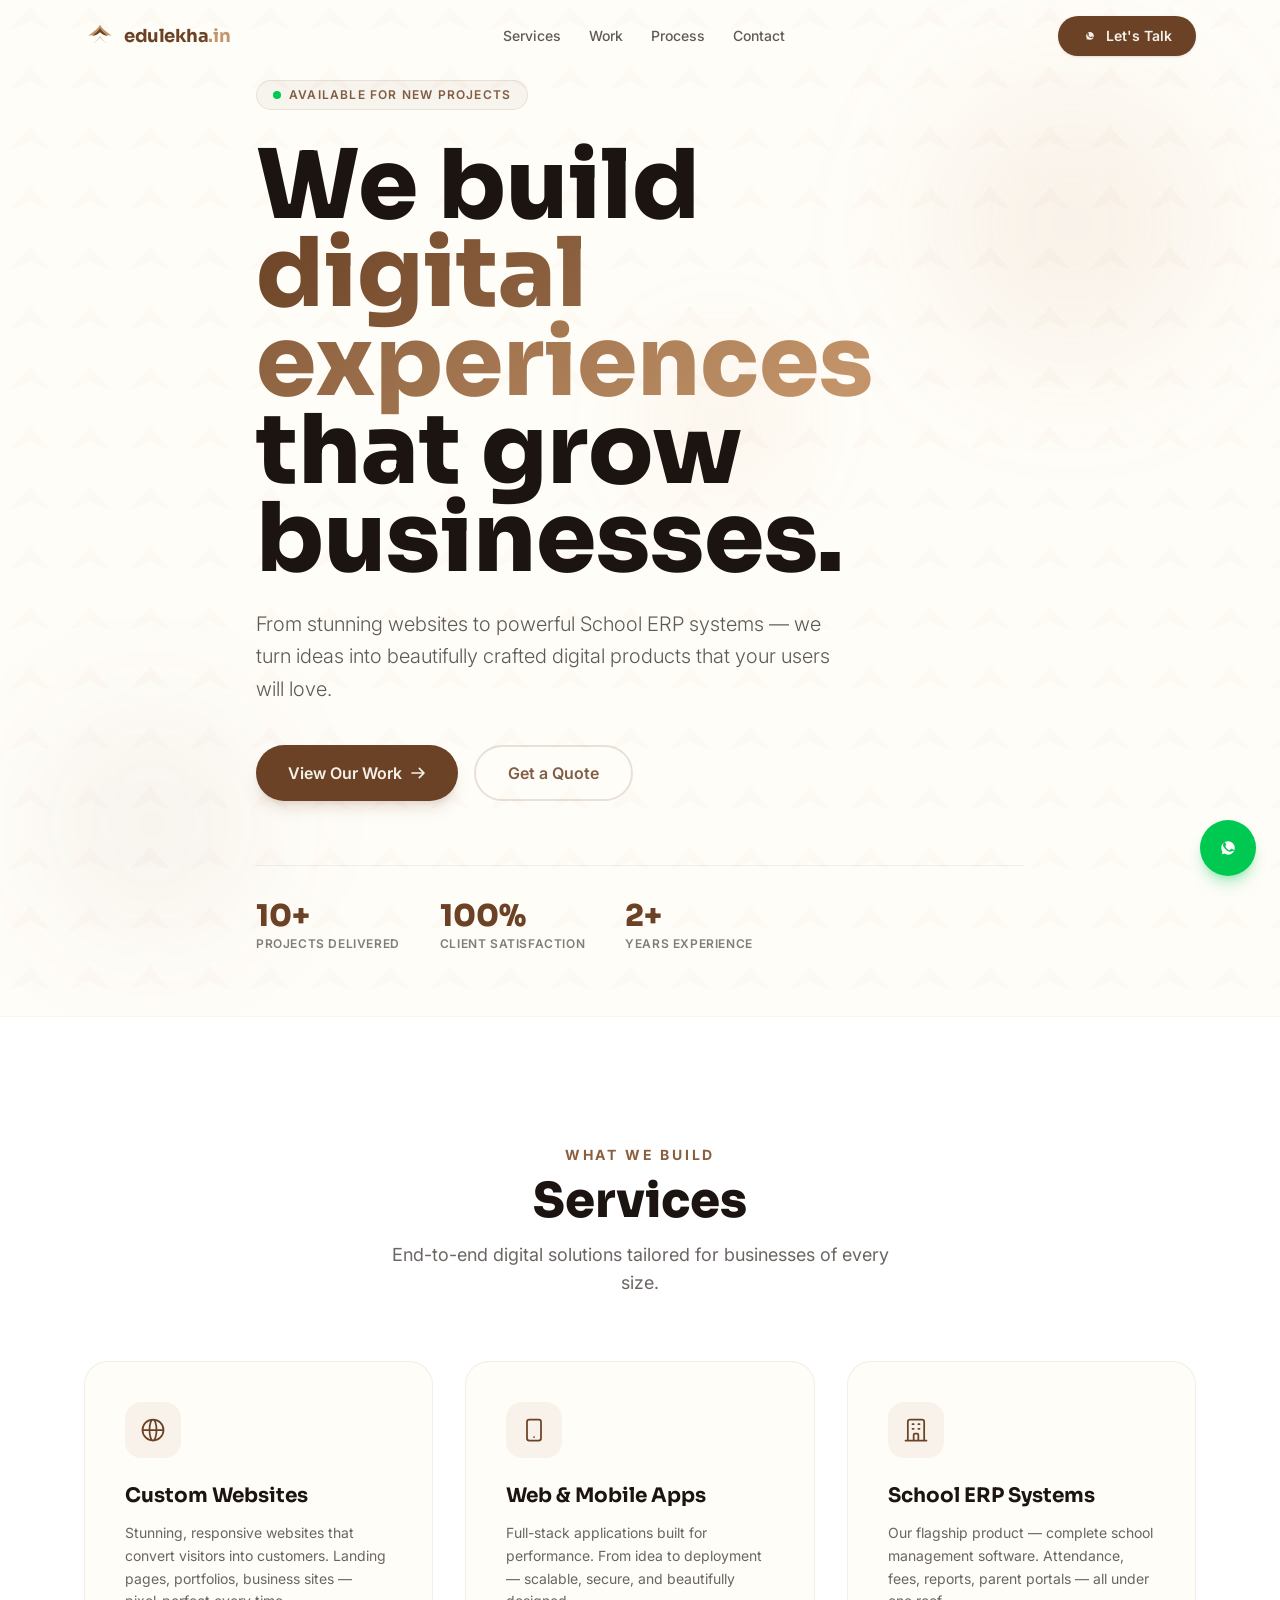
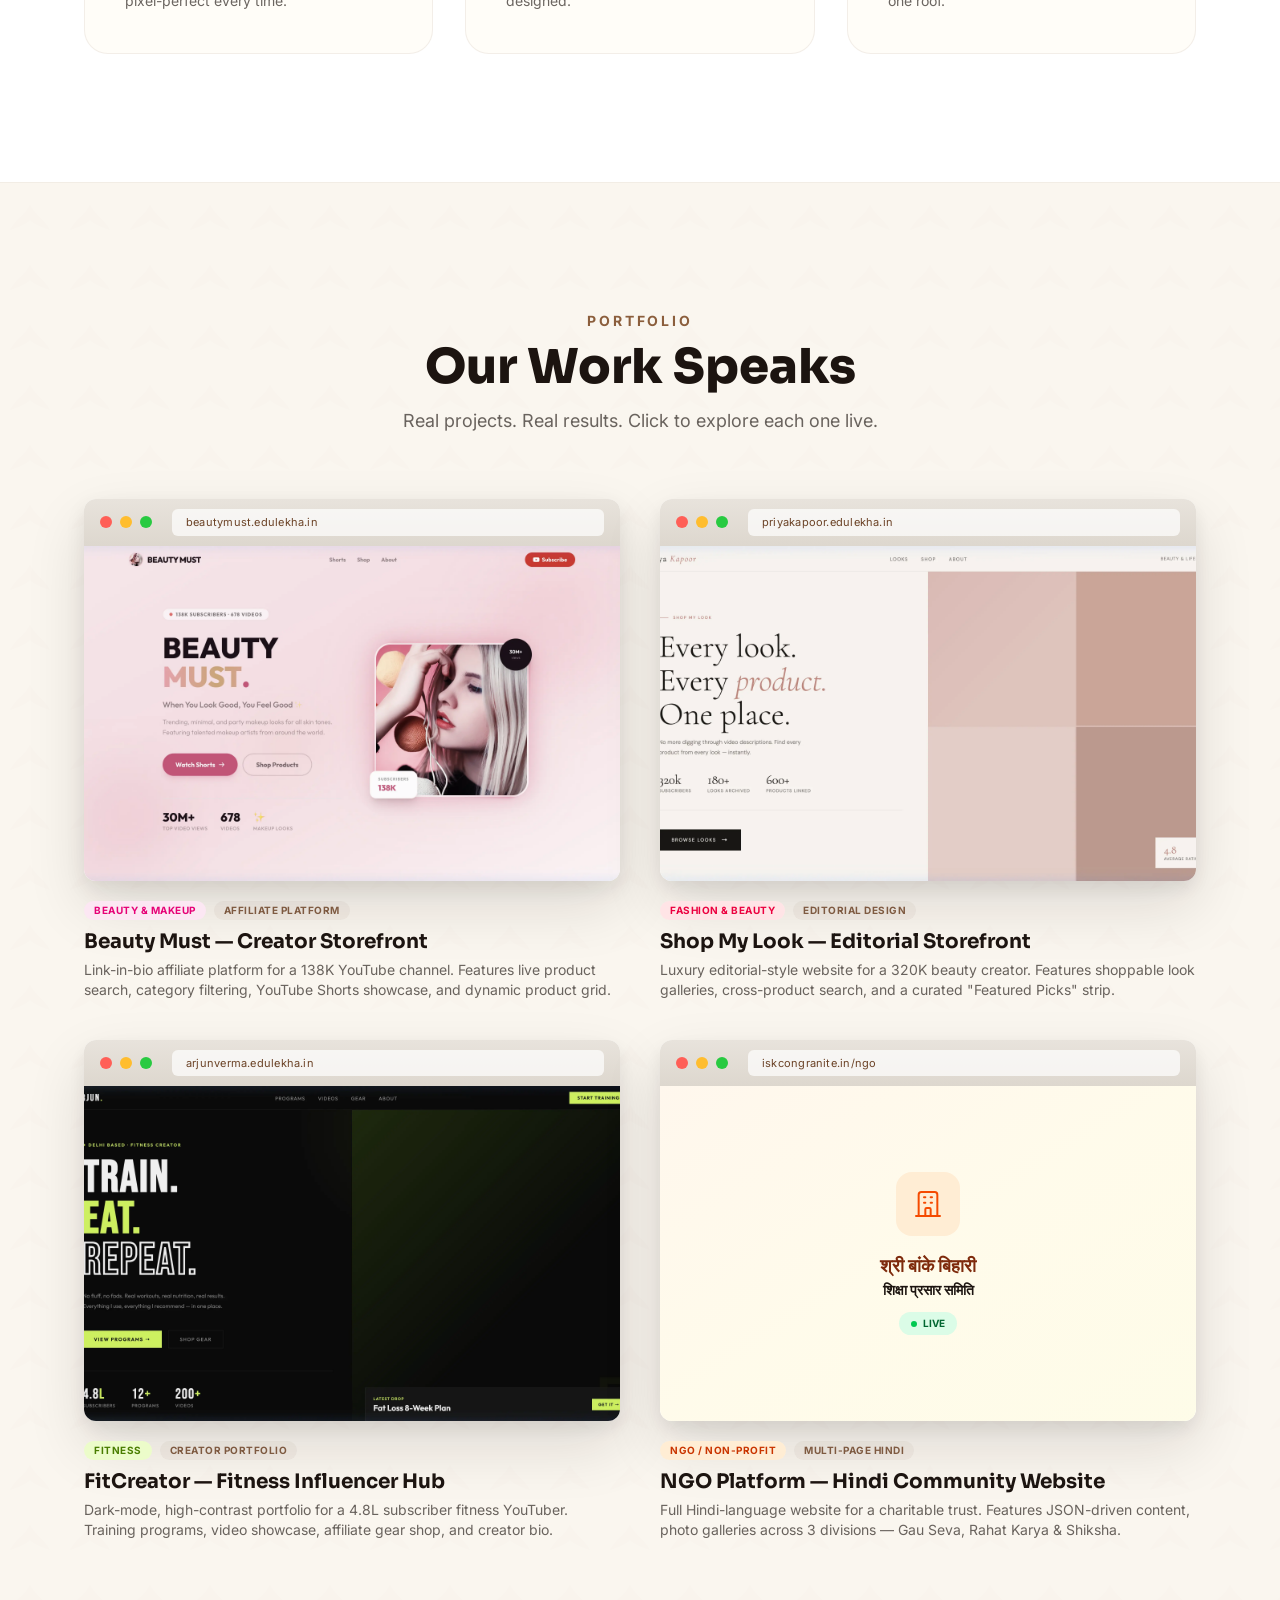
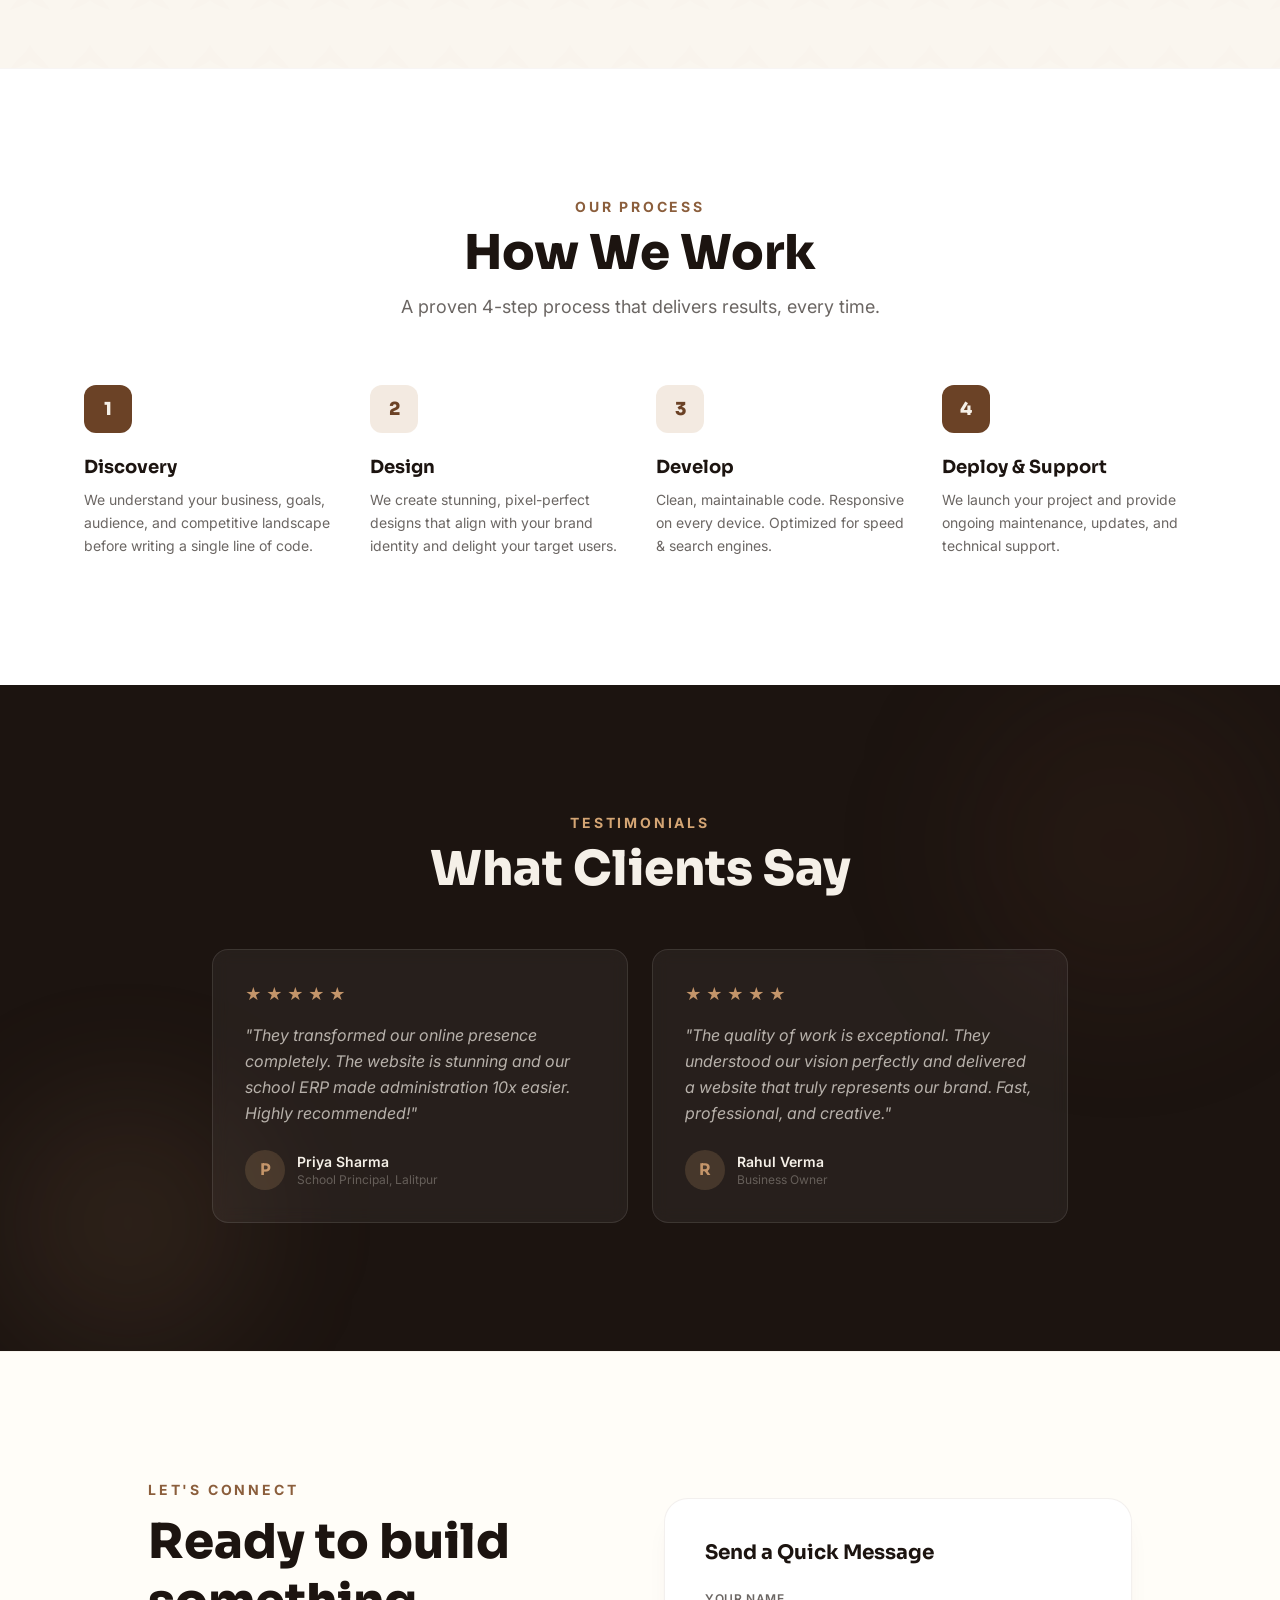
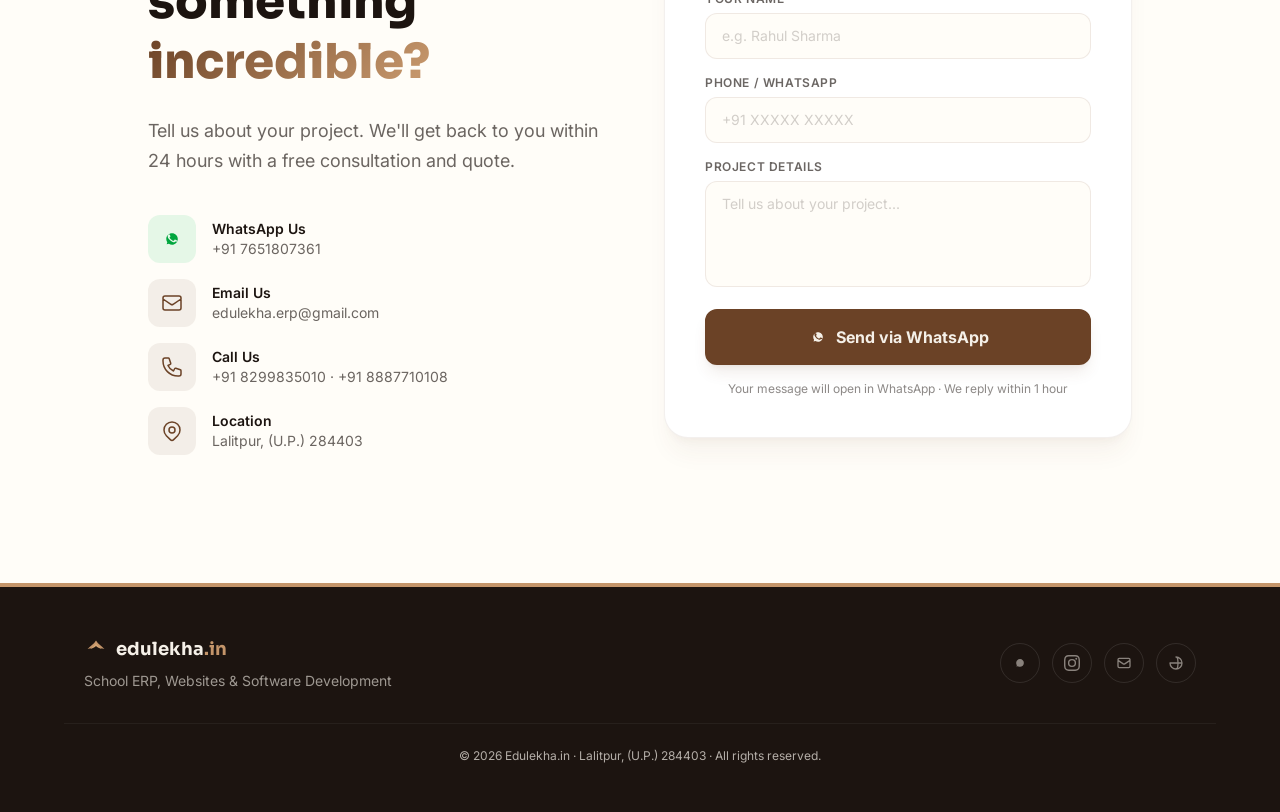
==== commit 8c2f2e5c: "feat: improve text contrast/accessibility and add project preview images" ====
--- a/index.html
+++ b/index.html
@@ -12,7 +12,8 @@
     <meta name="google-site-verification" content="YOUR_GOOGLE_VERIFICATION_CODE_HERE" />
 
     <!-- Favicon and Touch Icons -->
-    <link rel="icon" type="image/png" href="https://edulekha.in/projects/beauty-must/AirBrush_20260418004006.jpg.jpeg" />
+    <link rel="icon" type="image/svg+xml" href="https://edulekha.in/favicon.svg" />
+    <link rel="icon" type="image/png" href="https://edulekha.in/projects/beauty-must/AirBrush_20260418004006.jpg.jpeg" sizes="32x32" />
     <link rel="apple-touch-icon" href="https://edulekha.in/projects/beauty-must/AirBrush_20260418004006.jpg.jpeg" />
 
     <!-- Open Graph for Social Sharing / SEO -->
@@ -20,7 +21,7 @@
     <meta property="og:description" content="We craft stunning websites, powerful school ERP systems, and custom software solutions. Based in Lalitpur, U.P. — serving clients nationwide.">
     <meta property="og:url" content="https://edulekha.in/">
     <meta property="og:type" content="website">
-    <meta property="og:image" content="https://edulekha.in/projects/beauty-must/preview.png">
+    <meta property="og:image" content="https://edulekha.in/projects/beauty-must/preview.webp">
     <meta property="og:site_name" content="Edulekha">
     <meta property="og:locale" content="en_IN">
 
@@ -28,7 +29,7 @@
     <meta name="twitter:card" content="summary_large_image">
     <meta name="twitter:title" content="Edulekha.in — School ERP, Websites & Software Development">
     <meta name="twitter:description" content="We craft stunning websites, school ERP systems, and custom software solutions. Based in Lalitpur, U.P.">
-    <meta name="twitter:image" content="https://edulekha.in/projects/beauty-must/preview.png">
+    <meta name="twitter:image" content="https://edulekha.in/projects/beauty-must/preview.webp">
 
     <!-- JSON-LD Structured Data (Schema.org) for Search Snippets -->
     <script type="application/ld+json">
@@ -93,40 +94,12 @@
 
     <link rel="preconnect" href="https://fonts.googleapis.com">
     <link rel="preconnect" href="https://fonts.gstatic.com" crossorigin>
-    <link href="https://fonts.googleapis.com/css2?family=Sora:wght@300;400;500;600;700;800&family=Inter:wght@300;400;500;600;700&display=swap" rel="stylesheet">
-
-    <script src="https://cdn.tailwindcss.com"></script>
-    <script>
-        tailwind.config = {
-            theme: {
-                extend: {
-                    fontFamily: { sans: ['Sora', 'sans-serif'], body: ['Inter', 'sans-serif'] },
-                    colors: {
-                        brand:     '#6B4226',
-                        gold:      '#C4956A',
-                        goldLight: '#D4A574',
-                        cream:     '#F5F0E8',
-                        paper:     '#FFFDF8',
-                        espresso:  '#1C1410',
-                        warm:      '#8B5E3C',
-                    },
-                    animation: {
-                        'fade-up':   'fadeUp 0.7s ease-out forwards',
-                        'fade-in':   'fadeIn 0.6s ease-out forwards',
-                        'float':     'float 6s ease-in-out infinite',
-                        'tilt':      'tilt 8s ease-in-out infinite',
-                        'counter':   'counter 2s ease-out forwards',
-                    },
-                    keyframes: {
-                        fadeUp:   { '0%': { opacity:0, transform:'translateY(28px)' }, '100%': { opacity:1, transform:'translateY(0)' } },
-                        fadeIn:   { '0%': { opacity:0 }, '100%': { opacity:1 } },
-                        float:    { '0%,100%': { transform:'translateY(0)' }, '50%': { transform:'translateY(-10px)' } },
-                        tilt:     { '0%,100%': { transform:'rotate(-1deg)' }, '50%': { transform:'rotate(1deg)' } },
-                    }
-                }
-            }
-        }
-    </script>
+    <link rel="preload" href="https://fonts.googleapis.com/css2?family=Sora:wght@300;400;500;600;700;800&family=Inter:wght@300;400;500;600;700&display=swap" as="style" onload="this.onload=null;this.rel='stylesheet'">
+    <noscript>
+        <link href="https://fonts.googleapis.com/css2?family=Sora:wght@300;400;500;600;700;800&family=Inter:wght@300;400;500;600;700&display=swap" rel="stylesheet">
+    </noscript>
+
+    <link rel="stylesheet" href="styles.css">
 
     <style>
         body { font-family: 'Inter', sans-serif; }
@@ -218,10 +191,10 @@
                 <span class="font-heading text-lg font-bold tracking-tight text-brand">edulekha<span class="text-gold">.in</span></span>
             </a>
             <div class="hidden md:flex items-center gap-7 text-sm font-medium">
-                <a href="#services" class="text-espresso/50 hover:text-brand transition">Services</a>
-                <a href="#work" class="text-espresso/50 hover:text-brand transition">Work</a>
-                <a href="#process" class="text-espresso/50 hover:text-brand transition">Process</a>
-                <a href="#contact" class="text-espresso/50 hover:text-brand transition">Contact</a>
+                <a href="#services" class="text-espresso/70 hover:text-brand transition">Services</a>
+                <a href="#work" class="text-espresso/70 hover:text-brand transition">Work</a>
+                <a href="#process" class="text-espresso/70 hover:text-brand transition">Process</a>
+                <a href="#contact" class="text-espresso/70 hover:text-brand transition">Contact</a>
             </div>
             <a href="https://wa.me/917651807361" target="_blank" class="bg-brand text-cream text-sm font-semibold py-2.5 px-6 rounded-full hover:bg-warm transition-all shadow-sm hover:shadow-lg hover:shadow-brand/15 flex items-center gap-2">
                 <svg class="w-4 h-4" fill="currentColor" viewBox="0 0 24 24"><path d="M12.031 6.172c-3.181 0-5.767 2.586-5.768 5.766-.001 1.298.38 2.27 1.019 3.287l-.582 2.128 2.182-.573c.978.58 1.911.928 3.145.929 3.178 0 5.767-2.587 5.768-5.766.001-3.187-2.575-5.77-5.764-5.771zm3.392 8.244c-.144.405-.837.774-1.17.824-.299.045-.677.063-1.092-.069-.252-.08-.573-.187-.982-.365-2.114-.92-3.483-3.078-3.587-3.216-.104-.138-.859-1.144-.859-2.183 0-1.04.542-1.554.733-1.761.191-.208.414-.26.551-.26.138 0 .276.001.393.006.126.006.295-.049.444.316.149.366.505 1.238.55 1.332.046.094.076.204.004.348-.065.145-.102.234-.236.388-.133.153-.284.34-.403.458-.127.126-.263.264-.112.527.152.261.677 1.119 1.455 1.815.998.89 1.826 1.157 2.083 1.28.257.124.407.104.561-.072.153-.176.666-.777.844-1.044.178-.268.356-.223.593-.134.238.089 1.5.707 1.76.837.259.13.432.194.494.303.064.108.064.629-.08 1.034z"/></svg>
@@ -234,6 +207,7 @@
     <!-- ═══════════════════════════════════════════════ -->
     <!-- HERO -->
     <!-- ═══════════════════════════════════════════════ -->
+    <main id="main-content">
     <section class="min-h-screen flex items-center pt-20 pb-16 relative overflow-hidden">
         <!-- Decorative -->
         <div class="absolute top-20 right-16 w-72 h-72 bg-gold/10 rounded-full blur-3xl animate-float"></div>
@@ -244,7 +218,7 @@
             <div class="max-w-3xl">
                 <div class="inline-flex items-center gap-2 bg-brand/5 border border-brand/10 rounded-full px-4 py-1.5 mb-8 animate-fade-up">
                     <span class="w-2 h-2 bg-green-500 rounded-full animate-pulse"></span>
-                    <span class="text-xs font-semibold tracking-widest uppercase text-brand/60">Available for New Projects</span>
+                    <span class="text-xs font-semibold tracking-widest uppercase text-brand/85">Available for New Projects</span>
                 </div>
 
                 <h1 class="font-heading text-5xl md:text-7xl lg:text-8xl font-extrabold leading-[0.92] mb-6 animate-fade-up" style="animation-delay:0.1s">
@@ -253,7 +227,7 @@
                     that grow<br>businesses.
                 </h1>
 
-                <p class="text-lg md:text-xl text-espresso/45 max-w-xl mb-10 leading-relaxed font-light animate-fade-up" style="animation-delay:0.2s">
+                <p class="text-lg md:text-xl text-espresso/70 max-w-xl mb-10 leading-relaxed font-light animate-fade-up" style="animation-delay:0.2s">
                     From stunning websites to powerful School ERP systems — we turn ideas into beautifully crafted digital products that your users will love.
                 </p>
 
@@ -262,7 +236,7 @@
                         View Our Work
                         <svg class="w-4 h-4 group-hover:translate-x-0.5 transition-transform" fill="none" stroke="currentColor" viewBox="0 0 24 24"><path stroke-linecap="round" stroke-linejoin="round" stroke-width="2.5" d="M14 5l7 7m0 0l-7 7m7-7H3"/></svg>
                     </a>
-                    <a href="#contact" class="font-semibold py-3.5 px-8 rounded-full border-2 border-brand/15 text-brand/60 hover:border-brand hover:text-brand transition-all">
+                    <a href="#contact" class="font-semibold py-3.5 px-8 rounded-full border-2 border-brand/15 text-brand/85 hover:border-brand hover:text-brand transition-all">
                         Get a Quote
                     </a>
                 </div>
@@ -271,15 +245,15 @@
                 <div class="flex flex-wrap gap-10 mt-16 pt-8 border-t border-brand/8 animate-fade-up" style="animation-delay:0.4s">
                     <div>
                         <p class="text-3xl font-heading font-extrabold text-brand" id="stat-projects">10+</p>
-                        <p class="text-xs font-semibold text-espresso/30 uppercase tracking-wider mt-0.5">Projects Delivered</p>
+                        <p class="text-xs font-semibold text-espresso/55 uppercase tracking-wider mt-0.5">Projects Delivered</p>
                     </div>
                     <div>
                         <p class="text-3xl font-heading font-extrabold text-brand">100%</p>
-                        <p class="text-xs font-semibold text-espresso/30 uppercase tracking-wider mt-0.5">Client Satisfaction</p>
+                        <p class="text-xs font-semibold text-espresso/55 uppercase tracking-wider mt-0.5">Client Satisfaction</p>
                     </div>
                     <div>
                         <p class="text-3xl font-heading font-extrabold text-brand">2+</p>
-                        <p class="text-xs font-semibold text-espresso/30 uppercase tracking-wider mt-0.5">Years Experience</p>
+                        <p class="text-xs font-semibold text-espresso/55 uppercase tracking-wider mt-0.5">Years Experience</p>
                     </div>
                 </div>
             </div>
@@ -292,9 +266,9 @@
     <section id="services" class="py-24 md:py-32 bg-white border-t border-brand/5">
         <div class="max-w-6xl mx-auto px-5">
             <div class="reveal text-center mb-16">
-                <p class="text-gold text-sm font-bold uppercase tracking-[0.2em] mb-3">What We Build</p>
+                <p class="text-warm text-sm font-bold uppercase tracking-[0.2em] mb-3">What We Build</p>
                 <h2 class="font-heading text-3xl md:text-5xl font-extrabold mb-4">Services</h2>
-                <p class="text-espresso/40 text-lg max-w-lg mx-auto">End-to-end digital solutions tailored for businesses of every size.</p>
+                <p class="text-espresso/65 text-lg max-w-lg mx-auto">End-to-end digital solutions tailored for businesses of every size.</p>
             </div>
 
             <div class="grid grid-cols-1 md:grid-cols-3 gap-6 md:gap-8">
@@ -304,7 +278,7 @@
                         <svg class="w-7 h-7 text-brand" fill="none" stroke="currentColor" viewBox="0 0 24 24"><path stroke-linecap="round" stroke-linejoin="round" stroke-width="1.5" d="M21 12a9 9 0 01-9 9m9-9a9 9 0 00-9-9m9 9H3m9 9a9 9 0 01-9-9m9 9c1.657 0 3-4.03 3-9s-1.343-9-3-9m0 18c-1.657 0-3-4.03-3-9s1.343-9 3-9m-9 9a9 9 0 019-9"/></svg>
                     </div>
                     <h3 class="font-heading text-xl font-bold mb-3 group-hover:text-brand transition">Custom Websites</h3>
-                    <p class="text-espresso/40 leading-relaxed text-sm">Stunning, responsive websites that convert visitors into customers. Landing pages, portfolios, business sites — pixel-perfect every time.</p>
+                    <p class="text-espresso/65 leading-relaxed text-sm">Stunning, responsive websites that convert visitors into customers. Landing pages, portfolios, business sites — pixel-perfect every time.</p>
                 </div>
                 <!-- Service 2 -->
                 <div class="reveal group bg-paper border border-brand/8 rounded-3xl p-8 md:p-10 hover:border-gold/30 hover:shadow-xl hover:shadow-brand/5 transition-all duration-500" style="transition-delay:0.1s">
@@ -312,7 +286,7 @@
                         <svg class="w-7 h-7 text-brand" fill="none" stroke="currentColor" viewBox="0 0 24 24"><path stroke-linecap="round" stroke-linejoin="round" stroke-width="1.5" d="M12 18h.01M8 21h8a2 2 0 002-2V5a2 2 0 00-2-2H8a2 2 0 00-2 2v14a2 2 0 002 2z"/></svg>
                     </div>
                     <h3 class="font-heading text-xl font-bold mb-3 group-hover:text-brand transition">Web & Mobile Apps</h3>
-                    <p class="text-espresso/40 leading-relaxed text-sm">Full-stack applications built for performance. From idea to deployment — scalable, secure, and beautifully designed.</p>
+                    <p class="text-espresso/65 leading-relaxed text-sm">Full-stack applications built for performance. From idea to deployment — scalable, secure, and beautifully designed.</p>
                 </div>
                 <!-- Service 3 -->
                 <div class="reveal group bg-paper border border-brand/8 rounded-3xl p-8 md:p-10 hover:border-gold/30 hover:shadow-xl hover:shadow-brand/5 transition-all duration-500" style="transition-delay:0.2s">
@@ -320,7 +294,7 @@
                         <svg class="w-7 h-7 text-brand" fill="none" stroke="currentColor" viewBox="0 0 24 24"><path stroke-linecap="round" stroke-linejoin="round" stroke-width="1.5" d="M19 21V5a2 2 0 00-2-2H7a2 2 0 00-2 2v16m14 0h2m-2 0h-5m-9 0H3m2 0h5M9 7h1m-1 4h1m4-4h1m-1 4h1m-5 10v-5a1 1 0 011-1h2a1 1 0 011 1v5m-4 0h4"/></svg>
                     </div>
                     <h3 class="font-heading text-xl font-bold mb-3 group-hover:text-brand transition">School ERP Systems</h3>
-                    <p class="text-espresso/40 leading-relaxed text-sm">Our flagship product — complete school management software. Attendance, fees, reports, parent portals — all under one roof.</p>
+                    <p class="text-espresso/65 leading-relaxed text-sm">Our flagship product — complete school management software. Attendance, fees, reports, parent portals — all under one roof.</p>
                 </div>
             </div>
         </div>
@@ -332,9 +306,9 @@
     <section id="work" class="py-24 md:py-32 bg-cream/50 border-t border-brand/5">
         <div class="max-w-6xl mx-auto px-5">
             <div class="reveal text-center mb-16">
-                <p class="text-gold text-sm font-bold uppercase tracking-[0.2em] mb-3">Portfolio</p>
+                <p class="text-warm text-sm font-bold uppercase tracking-[0.2em] mb-3">Portfolio</p>
                 <h2 class="font-heading text-3xl md:text-5xl font-extrabold mb-4">Our Work Speaks</h2>
-                <p class="text-espresso/40 text-lg max-w-lg mx-auto">Real projects. Real results. Click to explore each one live.</p>
+                <p class="text-espresso/65 text-lg max-w-lg mx-auto">Real projects. Real results. Click to explore each one live.</p>
             </div>
 
             <div class="grid grid-cols-1 lg:grid-cols-2 gap-8 md:gap-10">
@@ -349,7 +323,7 @@
                             <div class="browser-url">beautymust.edulekha.in</div>
                         </div>
                         <div class="relative overflow-hidden aspect-[16/10]">
-                            <img src="projects/beauty-must/preview.png" alt="Beauty Must — Affiliate Showcase Website" class="w-full h-full object-cover object-top group-hover:scale-[1.02] transition-transform duration-700" loading="lazy">
+                            <img src="projects/beauty-must/preview.webp" alt="Beauty Must — Affiliate Showcase Website" class="w-full h-full object-cover object-top group-hover:scale-[1.02] transition-transform duration-700" loading="lazy">
                             <div class="absolute inset-0 bg-gradient-to-t from-espresso/40 via-transparent to-transparent opacity-0 group-hover:opacity-100 transition-opacity duration-400"></div>
                             <div class="absolute bottom-4 left-4 right-4 opacity-0 group-hover:opacity-100 transform translate-y-3 group-hover:translate-y-0 transition-all duration-400">
                                 <span class="inline-flex items-center gap-1.5 bg-white/90 backdrop-blur text-espresso text-sm font-bold py-2.5 px-6 rounded-xl shadow-lg">
@@ -362,10 +336,10 @@
                     <div class="mt-5">
                         <div class="flex items-center gap-2 mb-2">
                             <span class="bg-pink-100 text-pink-600 text-[10px] font-bold px-2.5 py-0.5 rounded-full uppercase tracking-wider">Beauty & Makeup</span>
-                            <span class="bg-brand/5 text-brand/60 text-[10px] font-bold px-2.5 py-0.5 rounded-full uppercase tracking-wider">Affiliate Platform</span>
+                            <span class="bg-brand/5 text-brand/85 text-[10px] font-bold px-2.5 py-0.5 rounded-full uppercase tracking-wider">Affiliate Platform</span>
                         </div>
                         <h3 class="font-heading text-xl font-bold group-hover:text-brand transition">Beauty Must — Creator Storefront</h3>
-                        <p class="text-espresso/40 text-sm mt-1">Link-in-bio affiliate platform for a 138K YouTube channel. Features live product search, category filtering, YouTube Shorts showcase, and dynamic product grid.</p>
+                        <p class="text-espresso/65 text-sm mt-1">Link-in-bio affiliate platform for a 138K YouTube channel. Features live product search, category filtering, YouTube Shorts showcase, and dynamic product grid.</p>
                     </div>
                 </a>
 
@@ -379,7 +353,7 @@
                             <div class="browser-url">priyakapoor.edulekha.in</div>
                         </div>
                         <div class="relative overflow-hidden aspect-[16/10]">
-                            <img src="projects/shop-my-look-preview.png" alt="Shop My Look — Editorial Beauty Website" class="w-full h-full object-cover object-top group-hover:scale-[1.02] transition-transform duration-700" loading="lazy">
+                            <img src="projects/shop-my-look-preview.webp" alt="Shop My Look — Editorial Beauty Website" class="w-full h-full object-cover object-top group-hover:scale-[1.02] transition-transform duration-700" loading="lazy">
                             <div class="absolute inset-0 bg-gradient-to-t from-espresso/40 via-transparent to-transparent opacity-0 group-hover:opacity-100 transition-opacity duration-400"></div>
                             <div class="absolute bottom-4 left-4 right-4 opacity-0 group-hover:opacity-100 transform translate-y-3 group-hover:translate-y-0 transition-all duration-400">
                                 <span class="inline-flex items-center gap-1.5 bg-white/90 backdrop-blur text-espresso text-sm font-bold py-2.5 px-6 rounded-xl shadow-lg">
@@ -392,10 +366,10 @@
                     <div class="mt-5">
                         <div class="flex items-center gap-2 mb-2">
                             <span class="bg-rose-100 text-rose-600 text-[10px] font-bold px-2.5 py-0.5 rounded-full uppercase tracking-wider">Fashion & Beauty</span>
-                            <span class="bg-brand/5 text-brand/60 text-[10px] font-bold px-2.5 py-0.5 rounded-full uppercase tracking-wider">Editorial Design</span>
+                            <span class="bg-brand/5 text-brand/85 text-[10px] font-bold px-2.5 py-0.5 rounded-full uppercase tracking-wider">Editorial Design</span>
                         </div>
                         <h3 class="font-heading text-xl font-bold group-hover:text-brand transition">Shop My Look — Editorial Storefront</h3>
-                        <p class="text-espresso/40 text-sm mt-1">Luxury editorial-style website for a 320K beauty creator. Features shoppable look galleries, cross-product search, and a curated "Featured Picks" strip.</p>
+                        <p class="text-espresso/65 text-sm mt-1">Luxury editorial-style website for a 320K beauty creator. Features shoppable look galleries, cross-product search, and a curated "Featured Picks" strip.</p>
                     </div>
                 </a>
 
@@ -409,7 +383,7 @@
                             <div class="browser-url">arjunverma.edulekha.in</div>
                         </div>
                         <div class="relative overflow-hidden aspect-[16/10]">
-                            <img src="projects/fitcreator-preview.png" alt="FitCreator — Fitness Portfolio Website" class="w-full h-full object-cover object-top group-hover:scale-[1.02] transition-transform duration-700" loading="lazy">
+                            <img src="projects/fitcreator-preview.webp" alt="FitCreator — Fitness Portfolio Website" class="w-full h-full object-cover object-top group-hover:scale-[1.02] transition-transform duration-700" loading="lazy">
                             <div class="absolute inset-0 bg-gradient-to-t from-espresso/40 via-transparent to-transparent opacity-0 group-hover:opacity-100 transition-opacity duration-400"></div>
                             <div class="absolute bottom-4 left-4 right-4 opacity-0 group-hover:opacity-100 transform translate-y-3 group-hover:translate-y-0 transition-all duration-400">
                                 <span class="inline-flex items-center gap-1.5 bg-white/90 backdrop-blur text-espresso text-sm font-bold py-2.5 px-6 rounded-xl shadow-lg">
@@ -422,10 +396,10 @@
                     <div class="mt-5">
                         <div class="flex items-center gap-2 mb-2">
                             <span class="bg-lime-100 text-lime-700 text-[10px] font-bold px-2.5 py-0.5 rounded-full uppercase tracking-wider">Fitness</span>
-                            <span class="bg-brand/5 text-brand/60 text-[10px] font-bold px-2.5 py-0.5 rounded-full uppercase tracking-wider">Creator Portfolio</span>
+                            <span class="bg-brand/5 text-brand/85 text-[10px] font-bold px-2.5 py-0.5 rounded-full uppercase tracking-wider">Creator Portfolio</span>
                         </div>
                         <h3 class="font-heading text-xl font-bold group-hover:text-brand transition">FitCreator — Fitness Influencer Hub</h3>
-                        <p class="text-espresso/40 text-sm mt-1">Dark-mode, high-contrast portfolio for a 4.8L subscriber fitness YouTuber. Training programs, video showcase, affiliate gear shop, and creator bio.</p>
+                        <p class="text-espresso/65 text-sm mt-1">Dark-mode, high-contrast portfolio for a 4.8L subscriber fitness YouTuber. Training programs, video showcase, affiliate gear shop, and creator bio.</p>
                     </div>
                 </a>
 
@@ -444,8 +418,8 @@
                                     <svg class="w-8 h-8 text-orange-600" fill="none" stroke="currentColor" viewBox="0 0 24 24"><path stroke-linecap="round" stroke-linejoin="round" stroke-width="1.5" d="M19 21V5a2 2 0 00-2-2H7a2 2 0 00-2 2v16m14 0h2m-2 0h-5m-9 0H3m2 0h5M9 7h1m-1 4h1m4-4h1m-1 4h1m-5 10v-5a1 1 0 011-1h2a1 1 0 011 1v5m-4 0h4"/></svg>
                                 </div>
                                 <p class="font-heading text-lg font-bold text-orange-900">श्री बांके बिहारी</p>
-                                <p class="font-heading text-sm font-semibold text-orange-700/70">शिक्षा प्रसार समिति</p>
-                                <div class="mt-3 inline-flex items-center gap-1.5 bg-green-100 text-green-700 text-[10px] font-bold px-3 py-1 rounded-full">
+                                <p class="font-heading text-sm font-semibold text-orange-850">शिक्षा प्रसार समिति</p>
+                                <div class="mt-3 inline-flex items-center gap-1.5 bg-green-100 text-green-800 text-[10px] font-bold px-3 py-1 rounded-full">
                                     <span class="w-1.5 h-1.5 bg-green-500 rounded-full animate-pulse"></span>
                                     LIVE
                                 </div>
@@ -455,15 +429,18 @@
                     <div class="mt-5">
                         <div class="flex items-center gap-2 mb-2">
                             <span class="bg-orange-100 text-orange-700 text-[10px] font-bold px-2.5 py-0.5 rounded-full uppercase tracking-wider">NGO / Non-Profit</span>
-                            <span class="bg-brand/5 text-brand/60 text-[10px] font-bold px-2.5 py-0.5 rounded-full uppercase tracking-wider">Multi-Page Hindi</span>
+                            <span class="bg-brand/5 text-brand/85 text-[10px] font-bold px-2.5 py-0.5 rounded-full uppercase tracking-wider">Multi-Page Hindi</span>
                         </div>
                         <h3 class="font-heading text-xl font-bold group-hover:text-brand transition">NGO Platform — Hindi Community Website</h3>
-                        <p class="text-espresso/40 text-sm mt-1">Full Hindi-language website for a charitable trust. Features JSON-driven content, photo galleries across 3 divisions — Gau Seva, Rahat Karya & Shiksha.</p>
+                        <p class="text-espresso/65 text-sm mt-1">Full Hindi-language website for a charitable trust. Features JSON-driven content, photo galleries across 3 divisions — Gau Seva, Rahat Karya & Shiksha.</p>
                     </div>
                 </a>
             </div>
         </div>
     </section>
+
+    </section>
+    </main>
 
     <!-- ═══════════════════════════════════════════════ -->
     <!-- PROCESS -->
@@ -471,9 +448,9 @@
     <section id="process" class="py-24 md:py-32 bg-white border-t border-brand/5">
         <div class="max-w-6xl mx-auto px-5">
             <div class="reveal text-center mb-16">
-                <p class="text-gold text-sm font-bold uppercase tracking-[0.2em] mb-3">Our Process</p>
+                <p class="text-warm text-sm font-bold uppercase tracking-[0.2em] mb-3">Our Process</p>
                 <h2 class="font-heading text-3xl md:text-5xl font-extrabold mb-4">How We Work</h2>
-                <p class="text-espresso/40 text-lg max-w-lg mx-auto">A proven 4-step process that delivers results, every time.</p>
+                <p class="text-espresso/65 text-lg max-w-lg mx-auto">A proven 4-step process that delivers results, every time.</p>
             </div>
 
             <div class="grid grid-cols-1 sm:grid-cols-2 lg:grid-cols-4 gap-8">
@@ -481,25 +458,25 @@
                 <div class="reveal text-center lg:text-left">
                     <div class="w-12 h-12 rounded-xl bg-brand text-cream flex items-center justify-center font-heading font-extrabold text-lg mb-5 mx-auto lg:mx-0">1</div>
                     <h3 class="font-heading text-lg font-bold mb-2">Discovery</h3>
-                    <p class="text-espresso/40 text-sm leading-relaxed">We understand your business, goals, audience, and competitive landscape before writing a single line of code.</p>
+                    <p class="text-espresso/65 text-sm leading-relaxed">We understand your business, goals, audience, and competitive landscape before writing a single line of code.</p>
                 </div>
                 <!-- Step 2 -->
                 <div class="reveal text-center lg:text-left" style="transition-delay:0.1s">
                     <div class="w-12 h-12 rounded-xl bg-gold/20 text-brand flex items-center justify-center font-heading font-extrabold text-lg mb-5 mx-auto lg:mx-0">2</div>
                     <h3 class="font-heading text-lg font-bold mb-2">Design</h3>
-                    <p class="text-espresso/40 text-sm leading-relaxed">We create stunning, pixel-perfect designs that align with your brand identity and delight your target users.</p>
+                    <p class="text-espresso/65 text-sm leading-relaxed">We create stunning, pixel-perfect designs that align with your brand identity and delight your target users.</p>
                 </div>
                 <!-- Step 3 -->
                 <div class="reveal text-center lg:text-left" style="transition-delay:0.2s">
                     <div class="w-12 h-12 rounded-xl bg-gold/20 text-brand flex items-center justify-center font-heading font-extrabold text-lg mb-5 mx-auto lg:mx-0">3</div>
                     <h3 class="font-heading text-lg font-bold mb-2">Develop</h3>
-                    <p class="text-espresso/40 text-sm leading-relaxed">Clean, maintainable code. Responsive on every device. Optimized for speed & search engines.</p>
+                    <p class="text-espresso/65 text-sm leading-relaxed">Clean, maintainable code. Responsive on every device. Optimized for speed & search engines.</p>
                 </div>
                 <!-- Step 4 -->
                 <div class="reveal text-center lg:text-left" style="transition-delay:0.3s">
                     <div class="w-12 h-12 rounded-xl bg-brand text-cream flex items-center justify-center font-heading font-extrabold text-lg mb-5 mx-auto lg:mx-0">4</div>
                     <h3 class="font-heading text-lg font-bold mb-2">Deploy & Support</h3>
-                    <p class="text-espresso/40 text-sm leading-relaxed">We launch your project and provide ongoing maintenance, updates, and technical support.</p>
+                    <p class="text-espresso/65 text-sm leading-relaxed">We launch your project and provide ongoing maintenance, updates, and technical support.</p>
                 </div>
             </div>
         </div>
@@ -514,7 +491,7 @@
 
         <div class="max-w-4xl mx-auto px-5 relative z-10">
             <div class="reveal text-center mb-14">
-                <p class="text-gold text-sm font-bold uppercase tracking-[0.2em] mb-3">Testimonials</p>
+                <p class="text-goldLight text-sm font-bold uppercase tracking-[0.2em] mb-3">Testimonials</p>
                 <h2 class="font-heading text-3xl md:text-5xl font-extrabold mb-4">What Clients Say</h2>
             </div>
 
@@ -558,11 +535,11 @@
             <div class="reveal grid grid-cols-1 lg:grid-cols-2 gap-12 items-center">
                 <!-- Left: CTA Text -->
                 <div>
-                    <p class="text-gold text-sm font-bold uppercase tracking-[0.2em] mb-3">Let's Connect</p>
+                    <p class="text-warm text-sm font-bold uppercase tracking-[0.2em] mb-3">Let's Connect</p>
                     <h2 class="font-heading text-3xl md:text-5xl font-extrabold mb-6 leading-tight">
                         Ready to build<br>something <span class="gradient-brand">incredible?</span>
                     </h2>
-                    <p class="text-espresso/40 text-lg mb-10 leading-relaxed">
+                    <p class="text-espresso/65 text-lg mb-10 leading-relaxed">
                         Tell us about your project. We'll get back to you within 24 hours with a free consultation and quote.
                     </p>
 
@@ -575,20 +552,22 @@
                             </div>
                             <div>
                                 <p class="font-semibold text-sm group-hover:text-green-700 transition">WhatsApp Us</p>
-                                <p class="text-espresso/35 text-sm">+91 7651807361</p>
+                                <p class="text-espresso/65 text-sm">+91 7651807361</p>
                             </div>
                         </a>
 
                         <!-- Email -->
+                        <!--email_off-->
                         <a href="mailto:edulekha.erp@gmail.com" class="flex items-center gap-4 group">
                             <div class="w-12 h-12 rounded-xl bg-brand/8 flex items-center justify-center group-hover:bg-brand/15 transition">
                                 <svg class="w-6 h-6 text-brand" fill="none" stroke="currentColor" viewBox="0 0 24 24"><path stroke-linecap="round" stroke-linejoin="round" stroke-width="1.5" d="M3 8l7.89 5.26a2 2 0 002.22 0L21 8M5 19h14a2 2 0 002-2V7a2 2 0 00-2-2H5a2 2 0 00-2 2v10a2 2 0 002 2z"/></svg>
                             </div>
                             <div>
                                 <p class="font-semibold text-sm group-hover:text-brand transition">Email Us</p>
-                                <p class="text-espresso/35 text-sm">edulekha.erp@gmail.com</p>
+                                <p class="text-espresso/65 text-sm">edulekha.erp@gmail.com</p>
                             </div>
                         </a>
+                        <!--/email_off-->
 
                         <!-- Phone -->
                         <a href="tel:+918299835010" class="flex items-center gap-4 group">
@@ -597,7 +576,7 @@
                             </div>
                             <div>
                                 <p class="font-semibold text-sm group-hover:text-brand transition">Call Us</p>
-                                <p class="text-espresso/35 text-sm">+91 8299835010 · +91 8887710108</p>
+                                <p class="text-espresso/65 text-sm">+91 8299835010 · +91 8887710108</p>
                             </div>
                         </a>
 
@@ -608,7 +587,7 @@
                             </div>
                             <div>
                                 <p class="font-semibold text-sm">Location</p>
-                                <p class="text-espresso/35 text-sm">Lalitpur, (U.P.) 284403</p>
+                                <p class="text-espresso/65 text-sm">Lalitpur, (U.P.) 284403</p>
                             </div>
                         </div>
                     </div>
@@ -619,22 +598,22 @@
                     <h3 class="font-heading text-xl font-bold mb-6">Send a Quick Message</h3>
                     <form id="contactForm" class="space-y-4">
                         <div>
-                            <label class="text-xs font-semibold text-espresso/40 uppercase tracking-wider mb-1.5 block">Your Name</label>
+                            <label class="text-xs font-semibold text-espresso/65 uppercase tracking-wider mb-1.5 block">Your Name</label>
                             <input id="cf-name" type="text" required placeholder="e.g. Rahul Sharma" class="w-full px-4 py-3 rounded-xl bg-paper border border-brand/10 text-sm focus:outline-none focus:border-brand focus:ring-2 focus:ring-brand/10 transition placeholder:text-espresso/20">
                         </div>
                         <div>
-                            <label class="text-xs font-semibold text-espresso/40 uppercase tracking-wider mb-1.5 block">Phone / WhatsApp</label>
+                            <label class="text-xs font-semibold text-espresso/65 uppercase tracking-wider mb-1.5 block">Phone / WhatsApp</label>
                             <input id="cf-phone" type="tel" required placeholder="+91 XXXXX XXXXX" class="w-full px-4 py-3 rounded-xl bg-paper border border-brand/10 text-sm focus:outline-none focus:border-brand focus:ring-2 focus:ring-brand/10 transition placeholder:text-espresso/20">
                         </div>
                         <div>
-                            <label class="text-xs font-semibold text-espresso/40 uppercase tracking-wider mb-1.5 block">Project Details</label>
+                            <label class="text-xs font-semibold text-espresso/65 uppercase tracking-wider mb-1.5 block">Project Details</label>
                             <textarea id="cf-details" rows="4" required placeholder="Tell us about your project..." class="w-full px-4 py-3 rounded-xl bg-paper border border-brand/10 text-sm focus:outline-none focus:border-brand focus:ring-2 focus:ring-brand/10 transition placeholder:text-espresso/20 resize-none"></textarea>
                         </div>
                         <button type="submit" class="submit-btn w-full bg-brand text-cream font-bold py-3.5 rounded-xl hover:bg-warm transition-all border-2 border-brand shadow-lg shadow-brand/10 flex items-center justify-center gap-2">
                             <svg class="w-5 h-5" fill="currentColor" viewBox="0 0 24 24"><path d="M12.031 6.172c-3.181 0-5.767 2.586-5.768 5.766-.001 1.298.38 2.27 1.019 3.287l-.582 2.128 2.182-.573c.978.58 1.911.928 3.145.929 3.178 0 5.767-2.587 5.768-5.766.001-3.187-2.575-5.77-5.764-5.771zm3.392 8.244c-.144.405-.837.774-1.17.824-.299.045-.677.063-1.092-.069-.252-.08-.573-.187-.982-.365-2.114-.92-3.483-3.078-3.587-3.216-.104-.138-.859-1.144-.859-2.183 0-1.04.542-1.554.733-1.761.191-.208.414-.26.551-.26.138 0 .276.001.393.006.126.006.295-.049.444.316.149.366.505 1.238.55 1.332.046.094.076.204.004.348-.065.145-.102.234-.236.388-.133.153-.284.34-.403.458-.127.126-.263.264-.112.527.152.261.677 1.119 1.455 1.815.998.89 1.826 1.157 2.083 1.28.257.124.407.104.561-.072.153-.176.666-.777.844-1.044.178-.268.356-.223.593-.134.238.089 1.5.707 1.76.837.259.13.432.194.494.303.064.108.064.629-.08 1.034z"/></svg>
                             Send via WhatsApp
                         </button>
-                        <p class="text-center text-espresso/25 text-xs mt-2">Your message will open in WhatsApp · We reply within 1 hour</p>
+                        <p class="text-center text-espresso/50 text-xs mt-2">Your message will open in WhatsApp · We reply within 1 hour</p>
                     </form>
                 </div>
             </div>
@@ -651,7 +630,7 @@
                     <svg class="w-6 h-6" viewBox="0 0 100 100" fill="none"><path d="M50 15 C42 30, 25 38, 15 50 C25 47, 42 42, 50 35 C58 42, 75 47, 85 50 C75 38, 58 30, 50 15z" fill="#C4956A"/><path d="M50 25 C45 35, 35 42, 25 50 C35 48, 45 44, 50 38 C55 44, 65 48, 75 50 C65 42, 55 35, 50 25z" fill="#D4A574"/></svg>
                     <span class="font-heading text-lg font-bold text-cream">edulekha<span class="text-gold">.in</span></span>
                 </div>
-                <p class="text-cream/25 text-sm">School ERP, Websites & Software Development</p>
+                <p class="text-cream/60 text-sm">School ERP, Websites & Software Development</p>
             </div>
             <div class="flex items-center gap-3">
                 <a href="https://wa.me/917651807361" target="_blank" class="w-10 h-10 rounded-full border border-white/10 flex items-center justify-center hover:bg-green-600 hover:border-green-600 hover:text-white transition-all" title="WhatsApp">
@@ -660,16 +639,18 @@
                 <a href="https://www.instagram.com/edulekha.design/" target="_blank" class="w-10 h-10 rounded-full border border-white/10 flex items-center justify-center hover:bg-pink-600 hover:border-pink-600 hover:text-white transition-all" title="Instagram">
                     <svg class="w-4 h-4" fill="currentColor" viewBox="0 0 24 24"><path d="M12 2.163c3.204 0 3.584.012 4.85.07 3.252.148 4.771 1.691 4.919 4.919.058 1.265.069 1.645.069 4.849 0 3.205-.012 3.584-.069 4.849-.149 3.225-1.664 4.771-4.919 4.919-1.266.058-1.644.07-4.85.07-3.204 0-3.584-.012-4.849-.07-3.26-.149-4.771-1.699-4.919-4.92-.058-1.265-.07-1.644-.07-4.849 0-3.204.013-3.583.07-4.849.149-3.227 1.664-4.771 4.919-4.919 1.266-.057 1.645-.069 4.849-.069zM12 0C8.741 0 8.333.014 7.053.072 2.695.272.273 2.69.073 7.051.014 8.333 0 8.741 0 12c0 3.259.014 3.668.072 4.948.2 4.358 2.618 6.78 6.98 6.98 1.281.058 1.689.072 4.948.072 3.259 0 3.668-.014 4.948-.072 4.354-.2 6.782-2.618 6.979-6.98.059-1.28.073-1.689.073-4.948 0-3.259-.014-3.667-.072-4.947-.196-4.354-2.617-6.78-6.979-6.98C15.668.014 15.259 0 12 0zm0 5.838a6.162 6.162 0 100 12.324 6.162 6.162 0 000-12.324zM12 16a4 4 0 110-8 4 4 0 010 8zm6.406-11.845a1.44 1.44 0 100 2.881 1.44 1.44 0 000-2.881z"/></svg>
                 </a>
+                <!--email_off-->
                 <a href="mailto:edulekha.erp@gmail.com" class="w-10 h-10 rounded-full border border-white/10 flex items-center justify-center hover:bg-brand hover:border-brand hover:text-white transition-all" title="Email">
                     <svg class="w-4 h-4" fill="none" stroke="currentColor" viewBox="0 0 24 24"><path stroke-linecap="round" stroke-linejoin="round" stroke-width="2" d="M3 8l7.89 5.26a2 2 0 002.22 0L21 8M5 19h14a2 2 0 002-2V7a2 2 0 00-2-2H5a2 2 0 00-2 2v10a2 2 0 002 2z"/></svg>
                 </a>
+                <!--/email_off-->
                 <a href="https://edulekha.in" target="_blank" class="w-10 h-10 rounded-full border border-white/10 flex items-center justify-center hover:bg-gold hover:border-gold hover:text-espresso transition-all" title="Website">
                     <svg class="w-4 h-4" fill="none" stroke="currentColor" viewBox="0 0 24 24"><path stroke-linecap="round" stroke-linejoin="round" stroke-width="2" d="M21 12a9 9 0 01-9 9m9-9a9 9 0 00-9-9m9 9H3m9 9a9 9 0 01-9-9m9 9c1.657 0 3-4.03 3-9s-1.343-9-3-9"/></svg>
                 </a>
             </div>
         </div>
         <div class="max-w-6xl mx-auto px-5 mt-8 pt-6 border-t border-white/5 text-center">
-            <p class="text-cream/15 text-xs">&copy; 2026 Edulekha.in &middot; Lalitpur, (U.P.) 284403 &middot; All rights reserved.</p>
+            <p class="text-cream/70 text-xs">&copy; 2026 Edulekha.in &middot; Lalitpur, (U.P.) 284403 &middot; All rights reserved.</p>
         </div>
     </footer>
 
